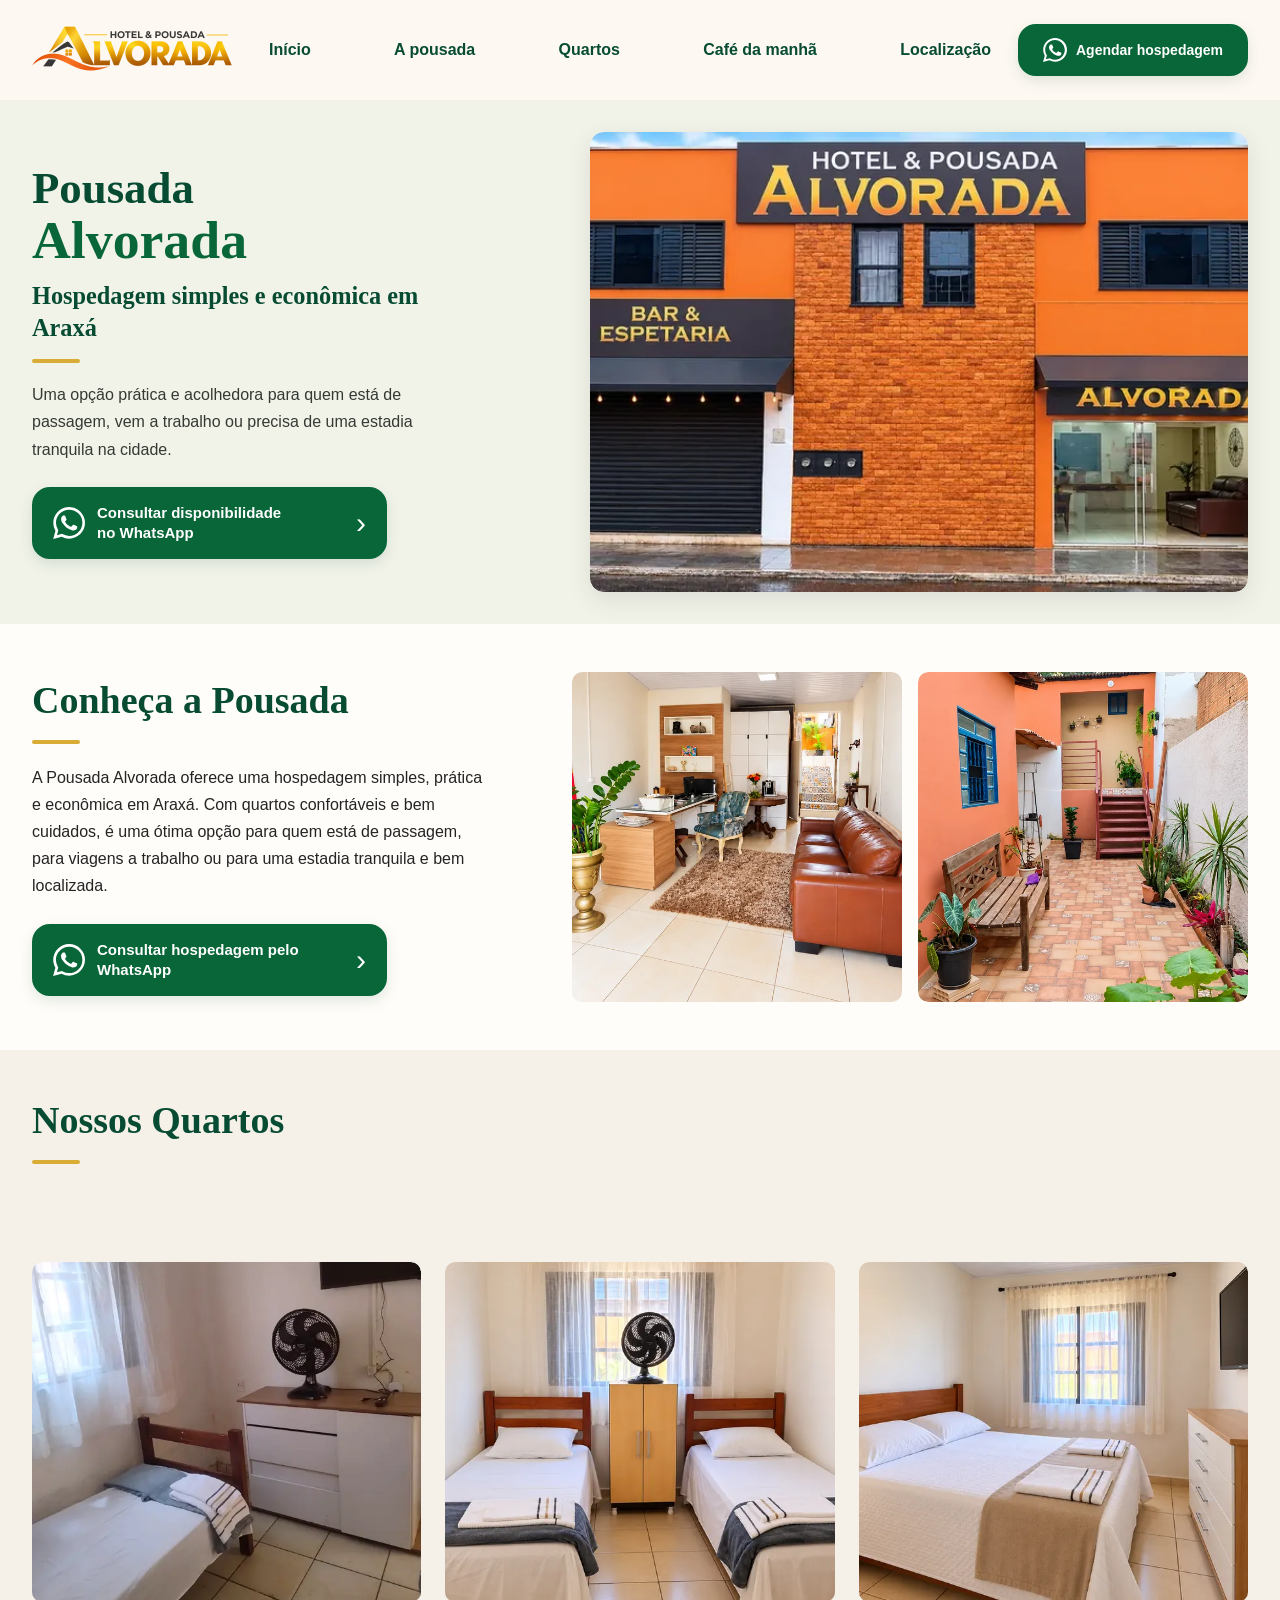
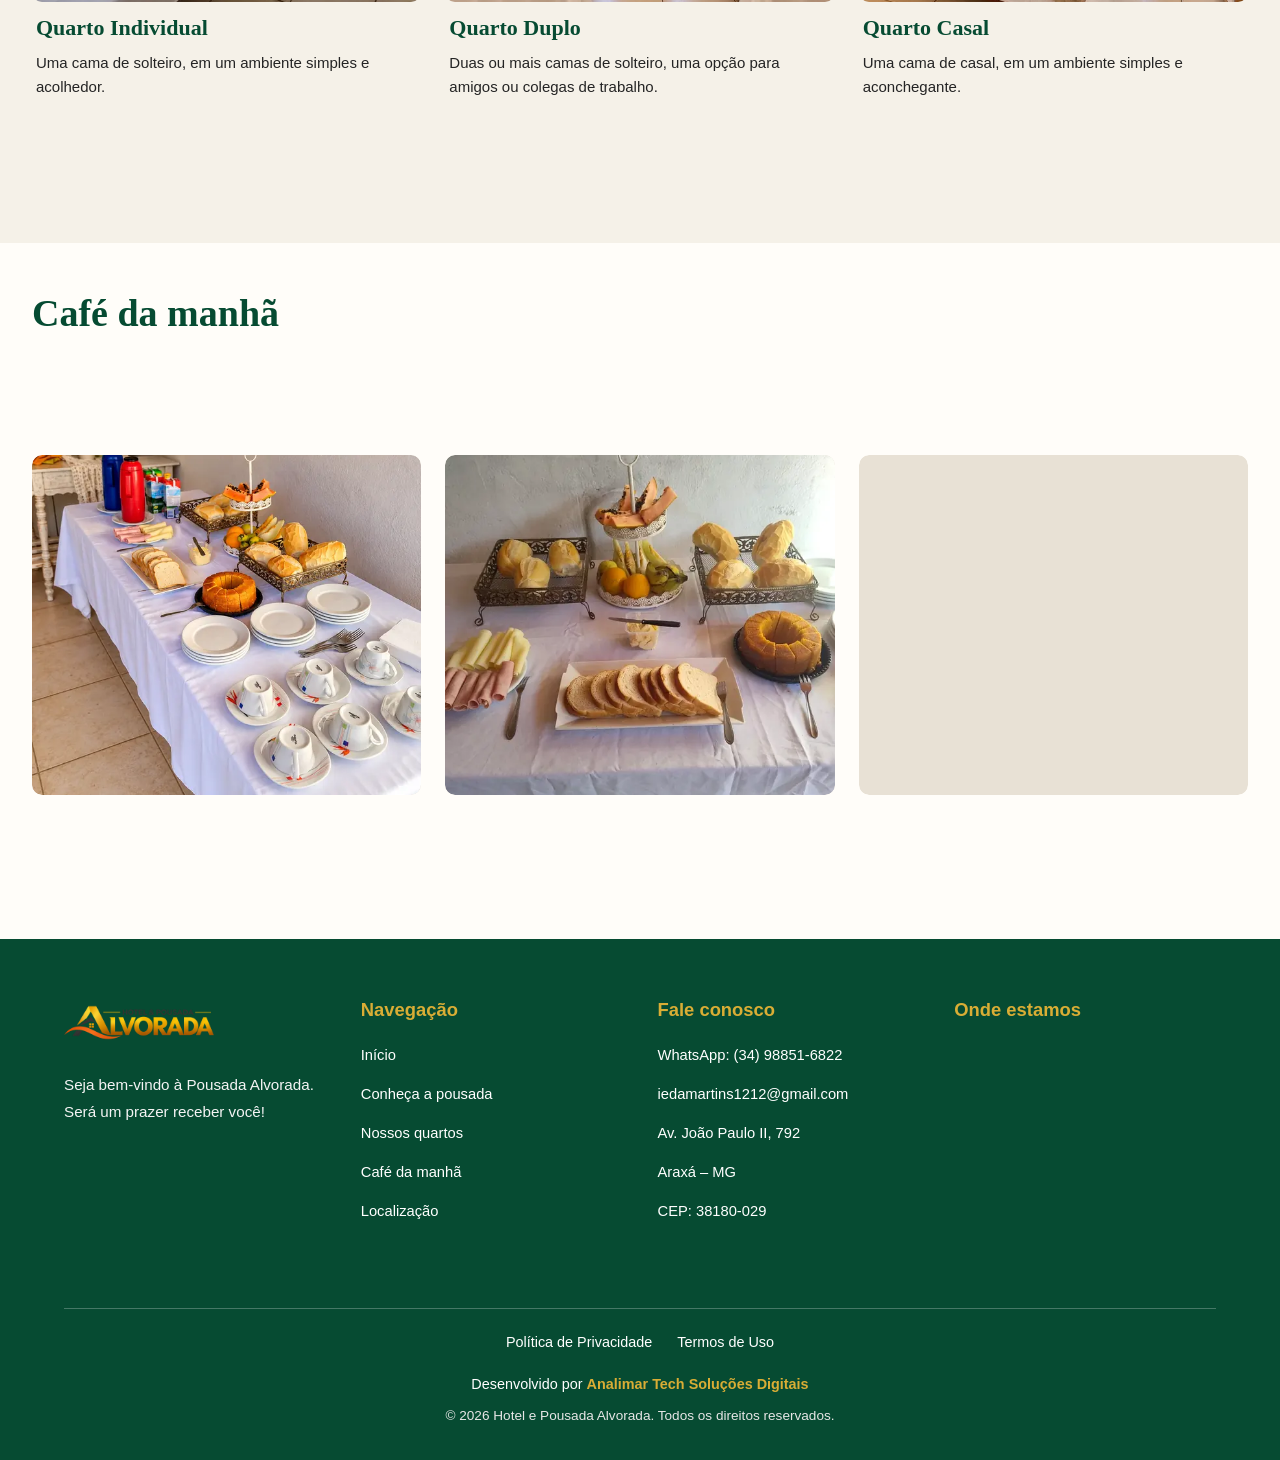
==== index.html @ 67688a15 "Corrige estrutura do HTML e link Analimar Tech" ====
<!DOCTYPE html>
<html lang="pt-BR">

    <head>
        <meta charset="UTF-8">
        <meta name="viewport" content="width=device-width, initial-scale=1.0">

        <meta
            name="description"
            content="Conheça a Pousada Alvorada em Araxá, Minas Gerais. Consulte a disponibilidade de hospedagem pelo WhatsApp.">

        <meta name="theme-color" content="#fdf9f2">

        <title>Pousada Alvorada | Hospedagem em Araxá - MG</title>

        <link
            rel="icon"
            href="images/favicon/favicon.ico">

        <link
            rel="stylesheet"
            href="css/style.css">

        <script src="js/script.js" defer></script>
    </head>

    <body>

        <!-- CABEÇALHO -->
        <header class="cabecalho">

            <div class="cabecalho__container">

                <!-- LOGOTIPO -->
                <a
                    class="cabecalho__logo"
                    href="#inicio"
                    aria-label="Pousada Alvorada — página inicial">
                    <img
                        src="images/logo/logo.webp"
                        alt="Hotel e Pousada Alvorada"
                        width="180"
                        height="90">
                </a>

                <!-- BOTÃO DO MENU HAMBÚRGUER -->
                <button
                    class="menu__botao"
                    type="button"
                    aria-label="Abrir menu de navegação"
                    aria-controls="navegacao-principal"
                    aria-expanded="false">
                    <span class="menu__linha"></span>
                    <span class="menu__linha"></span>
                    <span class="menu__linha"></span>
                </button>

                <!-- NAVEGAÇÃO PRINCIPAL -->
                <nav
                    class="navegacao"
                    id="navegacao-principal"
                    aria-label="Navegação principal">

                    <ul class="navegacao__lista">

                        <li>
                            <a
                                class="navegacao__link"
                                href="#inicio"
                                aria-current="page">
                                Início
                            </a>
                        </li>

                        <li>
                            <a
                                class="navegacao__link"
                                href="#sobre">
                                A pousada
                            </a>
                        </li>

                        <li>
                            <a
                                class="navegacao__link"
                                href="#quartos">
                                Quartos
                            </a>
                        </li>

                        <li>
                            <a
                                class="navegacao__link"
                                href="#cafe-da-manha">
                                Café da manhã
                            </a>
                        </li>

                        <li>
                            <a
                                class="navegacao__link"
                                href="#localizacao">
                                Localização
                            </a>
                        </li>

                    </ul>

                </nav>

                <!-- BOTÃO DE AGENDAMENTO PELO WHATSAPP -->
                <a
                    class="cabecalho__agendamento"
                    href="https://wa.me/5534988516822?text=Ol%C3%A1%2C%20Ieda%21%20Conheci%20a%20Pousada%20Alvorada%20pelo%20site%20e%20gostaria%20de%20obter%20mais%20informa%C3%A7%C3%B5es%20sobre%20a%20hospedagem."
                    rel="noopener noreferrer"
                    aria-label="Consultar disponibilidade da Pousada Alvorada pelo WhatsApp">

                    <svg
                        class="cabecalho__agendamento-icone"
                        xmlns="http://www.w3.org/2000/svg"
                        viewBox="0 0 24 24"
                        aria-hidden="true"
                        focusable="false">
                        <path
                            d="M20.5 3.5A11.8 11.8 0 0 0 12.1 0C5.5 0 .2 5.3.2 11.8c0 2.1.6 4.2 1.6 6L0 24l6.4-1.7a12 12 0 0 0 5.7 1.4h.1c6.5 0 11.8-5.3 11.8-11.8 0-3.2-1.3-6.2-3.5-8.4ZM12.1 21.7a9.9 9.9 0 0 1-5-1.3l-.4-.2-3.8 1 1-3.7-.2-.4a9.8 9.8 0 0 1-1.5-5.3c0-5.4 4.4-9.8 9.8-9.8 2.6 0 5.1 1 6.9 2.9a9.7 9.7 0 0 1 2.9 6.9c0 5.5-4.3 9.9-9.7 9.9Zm5.4-7.4c-.3-.2-1.7-.8-2-.9-.3-.1-.5-.2-.7.2-.2.3-.8.9-.9 1.1-.2.2-.4.2-.7.1-.3-.2-1.2-.4-2.3-1.4-.9-.8-1.4-1.7-1.6-2-.2-.3 0-.5.1-.6l.5-.6c.2-.2.2-.3.3-.5.1-.2 0-.4 0-.6-.1-.2-.7-1.6-.9-2.1-.2-.5-.5-.4-.7-.4h-.6c-.2 0-.6.1-.9.4-.3.3-1.1 1.1-1.1 2.5s1.1 2.8 1.3 3c.2.2 2.2 3.3 5.3 4.6.7.3 1.3.5 1.7.6.7.2 1.4.2 1.9.1.6-.1 1.7-.7 2-1.4.2-.7.2-1.3.2-1.4-.1-.2-.3-.3-.6-.4Z" />
                    </svg>

                    <span>Agendar hospedagem</span>

                </a>

            </div>

        </header>

        <!-- CONTEÚDO PRINCIPAL -->
        <main id="inicio">

            <!-- BANNER PRINCIPAL -->
            <section class="banner" aria-labelledby="banner-titulo">

                <div class="banner__container">

                    <!-- TEXTO DO BANNER -->
                    <div class="banner__conteudo">

                        <h1 class="banner__titulo" id="banner-titulo">
                            Pousada
                            <span class="banner__titulo-destaque">
                                Alvorada
                            </span>
                        </h1>

                        <h2 class="banner__subtitulo">
                            Hospedagem simples e econômica em Araxá
                        </h2>

                        <span
                            class="banner__detalhe"
                            aria-hidden="true">
                        </span>

                        <p class="banner__descricao">
                            Uma opção prática e acolhedora para quem está
                            de passagem, vem a trabalho ou precisa de uma
                            estadia tranquila na cidade.
                        </p>

                        <a
                            class="banner__botao"
                            href="https://wa.me/5534988516822?text=Ol%C3%A1%2C%20Ieda%21%20Conheci%20a%20Pousada%20Alvorada%20pelo%20site%20e%20gostaria%20de%20obter%20mais%20informa%C3%A7%C3%B5es%20sobre%20a%20hospedagem."
                            rel="noopener noreferrer"
                            aria-label="Consultar disponibilidade de hospedagem pelo WhatsApp">

                            <svg
                                class="banner__botao-icone"
                                xmlns="http://www.w3.org/2000/svg"
                                viewBox="0 0 24 24"
                                aria-hidden="true"
                                focusable="false">

                                <path
                                    fill="currentColor"
                                    d="M20.52 3.48A11.78 11.78 0 0 0 12.12 0C5.58 0 .25 5.33.25 11.87c0 2.09.55 4.13 1.6 5.94L.15 24l6.34-1.66a11.86 11.86 0 0 0 5.63 1.43h.01c6.54 0 11.87-5.33 11.87-11.87 0-3.17-1.23-6.15-3.48-8.42ZM12.13 21.7h-.01a9.85 9.85 0 0 1-5.02-1.37l-.36-.21-3.76.98 1-3.66-.24-.38a9.83 9.83 0 0 1-1.51-5.19c0-5.46 4.44-9.9 9.9-9.9a9.83 9.83 0 0 1 7.01 2.9 9.83 9.83 0 0 1 2.9 7c0 5.46-4.44 9.9-9.91 9.9Zm5.43-7.41c-.3-.15-1.77-.87-2.04-.97-.27-.1-.47-.15-.67.15-.2.3-.77.97-.94 1.17-.17.2-.35.22-.65.07-.3-.15-1.26-.46-2.4-1.47-.89-.79-1.49-1.77-1.66-2.07-.17-.3-.02-.46.13-.61.14-.13.3-.35.45-.52.15-.17.2-.3.3-.5.1-.2.05-.37-.02-.52-.08-.15-.67-1.62-.92-2.22-.24-.58-.49-.5-.67-.51h-.57c-.2 0-.52.07-.79.37-.27.3-1.04 1.02-1.04 2.49s1.07 2.89 1.22 3.09c.15.2 2.1 3.21 5.08 4.5.71.31 1.26.5 1.69.64.71.23 1.36.2 1.87.12.57-.09 1.77-.72 2.02-1.42.25-.7.25-1.3.17-1.42-.07-.12-.27-.2-.57-.35Z" />
                            </svg>

                            <span class="banner__botao-texto">
                                Consultar disponibilidade<br>
                                no WhatsApp
                            </span>

                            <span
                                class="banner__botao-seta"
                                aria-hidden="true">
                                &#8250;
                            </span>

                        </a>

                    </div>

                    <!-- FOTO PRINCIPAL -->
                    <div class="banner__imagem">
                        <img
                            src="images/fotos/banner.webp"
                            alt="Fachada da Pousada Alvorada em Araxá, Minas Gerais"
                            width="1200"
                            height="700"
                            fetchpriority="high">
                    </div>

                </div>

            </section>

            <!-- SEÇÃO: CONHEÇA A POUSADA -->
            <section class="sobre" id="sobre" aria-labelledby="sobre-titulo">

                <div class="sobre__container">

                    <!-- TEXTO DE APRESENTAÇÃO -->
                    <div class="sobre__conteudo">

                        <h2 class="sobre__titulo" id="sobre-titulo">
                            Conheça a Pousada
                        </h2>

                        <span class="sobre__detalhe" aria-hidden="true"></span>

                        <p class="sobre__descricao">
                            A Pousada Alvorada oferece uma hospedagem
                            simples, prática e econômica em Araxá.
                            Com quartos confortáveis e bem cuidados,
                            é uma ótima opção para quem está de passagem,
                            para viagens a trabalho ou para uma estadia
                            tranquila e bem localizada.
                        </p>

                        <a
                            class="sobre__botao"
                            href="https://wa.me/5534988516822?text=Ol%C3%A1%2C%20Ieda%21%20Conheci%20a%20Pousada%20Alvorada%20pelo%20site%20e%20gostaria%20de%20obter%20mais%20informa%C3%A7%C3%B5es%20sobre%20a%20hospedagem."
                            target="_blank"
                            rel="noopener noreferrer"
                            aria-label="Consultar informações sobre a hospedagem pelo WhatsApp">
                            <svg
                                class="sobre__botao-icone"
                                xmlns="http://www.w3.org/2000/svg"
                                viewBox="0 0 24 24"
                                fill="currentColor"
                                aria-hidden="true"
                                focusable="false">
                                <path
                                    d="M20.52 3.48A11.85 11.85 0 0 0 12.08 0C5.52 0 .18 5.34.18 11.9c0 2.1.55 4.15 1.6 5.96L.08 24l6.3-1.65a11.9 11.9 0 0 0 5.7 1.45h.01c6.56 0 11.9-5.34 11.9-11.9a11.82 11.82 0 0 0-3.47-8.42ZM12.09 21.8a9.9 9.9 0 0 1-5.04-1.38l-.36-.21-3.74.98 1-3.65-.24-.38a9.87 9.87 0 0 1-1.52-5.26c0-5.47 4.45-9.92 9.92-9.92a9.85 9.85 0 0 1 7.02 2.91 9.85 9.85 0 0 1 2.9 7.02c0 5.47-4.45 9.89-9.94 9.89Zm5.44-7.42c-.3-.15-1.77-.87-2.04-.97-.27-.1-.47-.15-.67.15-.2.3-.77.97-.95 1.17-.17.2-.35.22-.65.07-.3-.15-1.26-.47-2.4-1.5-.89-.8-1.5-1.78-1.67-2.08-.18-.3-.02-.46.13-.61.13-.13.3-.35.45-.52.15-.18.2-.3.3-.5.1-.2.05-.38-.03-.53-.07-.15-.67-1.62-.92-2.22-.24-.58-.49-.5-.67-.51h-.57c-.2 0-.52.07-.8.37-.27.3-1.04 1.02-1.04 2.49s1.07 2.89 1.22 3.09c.15.2 2.1 3.21 5.1 4.5.71.3 1.27.49 1.7.63.71.23 1.36.2 1.87.12.57-.09 1.77-.72 2.02-1.42.25-.7.25-1.3.18-1.42-.08-.13-.28-.2-.58-.35Z" />
                            </svg>

                            <span>Consultar hospedagem pelo WhatsApp</span>
                        </a>

                    </div>

                    <!-- FOTOGRAFIAS DA POUSADA -->
                    <div
                        class="sobre__galeria"
                        role="group"
                        aria-label="Fotografias da Pousada Alvorada">

                        <figure class="sobre__foto">
                            <img
                                src="images/fotos/recepcao.webp"
                                alt="Recepção da Pousada Alvorada, com espaço de atendimento e sala de estar"
                                loading="lazy"
                                decoding="async">
                        </figure>

                        <figure class="sobre__foto">
                            <img
                                src="images/fotos/entrada-area-interna.webp"
                                alt="Área interna da Pousada Alvorada, com corredor, escadas e plantas"
                                loading="lazy"
                                decoding="async">
                        </figure>

                    </div>

                </div>

            </section>
            <!-- FIM DA SEÇÃO: CONHEÇA A POUSADA -->

            <!-- =========================================
     SEÇÃO: NOSSOS QUARTOS
========================================= -->

            <section
                class="quartos"
                id="quartos"
                aria-labelledby="quartos-titulo">

                <div class="quartos__container">

                    <!-- TÍTULO E APRESENTAÇÃO -->

                    <div class="quartos__conteudo">

                        <h2
                            class="quartos__titulo"
                            id="quartos-titulo">
                            Nossos Quartos
                        </h2>

                        <span
                            class="quartos__detalhe"
                            aria-hidden="true">
                        </span>

                        <p class="quartos__descricao">
                            Conheça nossas opções de hospedagem.
                            A Pousada Alvorada oferece quartos
                            simples e bem cuidados para proporcionar
                            uma estadia prática e tranquila em Araxá.
                        </p>

                    </div>

                    <!-- GALERIA DOS QUARTOS -->

                    <div
                        class="quartos__galeria"
                        role="group"
                        aria-label="Tipos de quartos da Pousada Alvorada">

                        <!-- QUARTO SOLTEIRO INDIVIDUAL -->

                        <figure class="quartos__item">

                            <img
                                class="quartos__imagem"
                                src="images/fotos/quarto-solteiro-individual.webp"
                                alt="Quarto individual com cama de solteiro"
                                width="600"
                                height="600"
                                loading="lazy"
                                decoding="async">

                            <figcaption class="quartos__legenda">

                                <h3 class="quartos__nome">
                                    Quarto Individual
                                </h3>

                                <p class="quartos__texto">
                                    Uma cama de solteiro, em um ambiente
                                    simples e acolhedor.
                                </p>

                            </figcaption>

                        </figure>

                        <!-- QUARTO SOLTEIRO DUPLO -->

                        <figure class="quartos__item">

                            <img
                                class="quartos__imagem"
                                src="images/fotos/quarto-solteiro-duplo.webp"
                                alt="Quarto com duas camas de solteiro"
                                width="600"
                                height="600"
                                loading="lazy"
                                decoding="async">

                            <figcaption class="quartos__legenda">

                                <h3 class="quartos__nome">
                                    Quarto Duplo
                                </h3>

                                <p class="quartos__texto">
                                    Duas ou mais camas de solteiro, uma opção
                                    para amigos ou colegas de trabalho.
                                </p>

                            </figcaption>

                        </figure>

                        <!-- QUARTO CASAL -->

                        <figure class="quartos__item">

                            <img
                                class="quartos__imagem"
                                src="images/fotos/quarto-casal.webp"
                                alt="Quarto de casal com cama de casal"
                                width="600"
                                height="600"
                                loading="lazy"
                                decoding="async">

                            <figcaption class="quartos__legenda">

                                <h3 class="quartos__nome">
                                    Quarto Casal
                                </h3>

                                <p class="quartos__texto">
                                    Uma cama de casal, em um ambiente
                                    simples e aconchegante.
                                </p>

                            </figcaption>

                        </figure>

                    </div>

                    <!-- BOTÃO DE RESERVA PELO WHATSAPP -->

                    <div class="quartos__agendamento">

                        <a
                            class="quartos__botao"
                            href="https://wa.me/5534988516822?text=Ol%C3%A1%2C%20Ieda!%20Estou%20vindo%20do%20seu%20site%20e%20quero%20fazer%20uma%20reserva."
                            target="_blank"
                            rel="noopener noreferrer"
                            aria-label="Fazer reserva na Pousada Alvorada pelo WhatsApp">

                            <svg
                                class="quartos__botao-icone"
                                xmlns="http://www.w3.org/2000/svg"
                                viewBox="0 0 24 24"
                                fill="currentColor"
                                aria-hidden="true"
                                focusable="false">

                                <path
                                    d="M20.52 3.48A11.85 11.85 0 0 0 12.08 0C5.52 0 .18 5.34.18 11.9c0 2.1.55 4.15 1.6 5.96L.08 24l6.3-1.65a11.9 11.9 0 0 0 5.7 1.45h.01c6.56 0 11.9-5.34 11.9-11.9a11.82 11.82 0 0 0-3.47-8.42ZM12.09 21.8a9.9 9.9 0 0 1-5.04-1.38l-.36-.21-3.74.98 1-3.65-.24-.38a9.87 9.87 0 0 1-1.52-5.26c0-5.47 4.45-9.92 9.92-9.92a9.85 9.85 0 0 1 7.02 2.91 9.85 9.85 0 0 1 2.9 7.02c0 5.47-4.45 9.89-9.94 9.89Zm5.44-7.42c-.3-.15-1.77-.87-2.04-.97-.27-.1-.47-.15-.67.15-.2.3-.77.97-.95 1.17-.17.2-.35.22-.65.07-.3-.15-1.26-.47-2.4-1.5-.89-.8-1.5-1.78-1.67-2.08-.18-.3-.02-.46.13-.61.13-.13.3-.35.45-.52.15-.18.2-.3.3-.5.1-.2.05-.38-.03-.53-.07-.15-.67-1.62-.92-2.22-.24-.58-.49-.5-.67-.51h-.57c-.2 0-.52.07-.8.37-.27.3-1.04 1.02-1.04 2.49s1.07 2.89 1.22 3.09c.15.2 2.1 3.21 5.1 4.5.71.3 1.27.49 1.7.63.71.23 1.36.2 1.87.12.57-.09 1.77-.72 2.02-1.42.25-.7.25-1.3.18-1.42-.08-.13-.28-.2-.58-.35Z" />
                            </svg>

                            <span class="quartos__botao-texto">
                                Fazer reserva pelo WhatsApp
                            </span>

                            <span
                                class="quartos__botao-seta"
                                aria-hidden="true">
                                &#8250;
                            </span>

                        </a>

                    </div>

                </div>

            </section>

            <!-- FIM DA SEÇÃO: NOSSOS QUARTOS -->

            <!-- =========================================
     SEÇÃO: CAFÉ DA MANHÃ
========================================= -->

            <section
                class="cafe-da-manha"
                id="cafe-da-manha"
                aria-labelledby="cafe-da-manha-titulo">

                <div class="cafe-da-manha__container">

                    <!-- TÍTULO E APRESENTAÇÃO -->

                    <div class="cafe-da-manha__conteudo">

                        <h2
                            class="cafe-da-manha__titulo"
                            id="cafe-da-manha-titulo">
                            Café da manhã
                        </h2>

                        <span
                            class="cafe-da-manha__detalhe"
                            aria-hidden="true"></span>

                        <p class="cafe-da-manha__descricao">
                            Comece o dia com tranquilidade. Para sua comodidade,
                            o café da manhã é opcional: você escolhe se deseja
                            desfrutar desse momento durante sua hospedagem.
                        </p>

                    </div>

                    <!-- GALERIA DE FOTOGRAFIAS -->

                    <div
                        class="cafe-da-manha__galeria"
                        aria-label="Fotografias do café da manhã">

                        <figure class="cafe-da-manha__item">

                            <img
                                class="cafe-da-manha__imagem"
                                src="images/fotos/cafe-da-manha-1.webp"
                                alt="Mesa preparada com opções para o café da manhã"
                                width="600"
                                height="600"
                                loading="lazy"
                                decoding="async">

                        </figure>

                        <figure class="cafe-da-manha__item">

                            <img
                                class="cafe-da-manha__imagem"
                                src="images/fotos/cafe-da-manha-2.webp"
                                alt="Detalhes e alimentos servidos no café da manhã"
                                width="600"
                                height="600"
                                loading="lazy"
                                decoding="async">

                        </figure>

                        <figure class="cafe-da-manha__item">

                            <img
                                class="cafe-da-manha__imagem"
                                src="images/fotos/cafe-da-manha-3.webp"
                                alt="Preparação do ambiente para o café da manhã"
                                width="600"
                                height="600"
                                loading="lazy"
                                decoding="async">

                        </figure>

                    </div>

                    <!-- BOTÃO DE RESERVA -->

                    <div class="cafe-da-manha__agendamento">

                        <a
                            class="cafe-da-manha__botao"
                            href="https://wa.me/5534988516822?text=Ol%C3%A1%2C%20Ieda!%20Estou%20vindo%20do%20seu%20site%20e%20quero%20fazer%20uma%20reserva."
                            target="_blank"
                            rel="noopener noreferrer"
                            aria-label="Entrar em contato com Ieda pelo WhatsApp para fazer uma reserva">

                            <svg
                                class="cafe-da-manha__botao-icone"
                                viewBox="0 0 24 24"
                                fill="currentColor"
                                aria-hidden="true">
                                <path
                                    d="M12.04 2C6.58 2 2.13 6.45 2.13 11.91c0 1.75.46 3.46 1.34 4.97L2 22l5.25-1.38a9.94 9.94 0 0 0 4.79 1.22h.01c5.46 0 9.91-4.45 9.91-9.91A9.84 9.84 0 0 0 19.05 4.9 9.84 9.84 0 0 0 12.04 2zm0 18.15h-.01a8.25 8.25 0 0 1-4.2-1.15l-.3-.18-3.12.82.83-3.04-.2-.31a8.2 8.2 0 0 1-1.27-4.38c0-4.55 3.71-8.26 8.27-8.26a8.2 8.2 0 0 1 5.84 2.42 8.2 8.2 0 0 1 2.42 5.84c0 4.56-3.71 8.26-8.26 8.26zm4.54-6.19c-.25-.12-1.47-.73-1.7-.81-.23-.08-.39-.12-.56.12-.16.25-.64.81-.78.97-.15.16-.29.19-.54.06-.25-.12-1.05-.39-2-1.24-.74-.66-1.24-1.47-1.39-1.72-.15-.25-.02-.38.11-.5.11-.11.25-.29.37-.43.12-.15.16-.25.25-.41.08-.16.04-.31-.02-.43-.06-.12-.56-1.35-.77-1.85-.2-.48-.41-.41-.56-.42h-.48c-.16 0-.43.06-.66.31-.23.25-.87.85-.87 2.08 0 1.23.89 2.42 1.01 2.59.12.16 1.75 2.67 4.24 3.75.59.25 1.05.4 1.41.51.59.19 1.13.16 1.55.1.47-.07 1.47-.6 1.68-1.18.21-.58.21-1.08.15-1.18-.06-.1-.23-.16-.48-.29z" />
                            </svg>

                            <span class="cafe-da-manha__botao-texto">
                                Fazer uma reserva pelo WhatsApp
                            </span>

                            <span
                                class="cafe-da-manha__botao-seta"
                                aria-hidden="true">
                                ›
                            </span>

                        </a>

                    </div>

                </div>

            </section>

        </main>

        <!-- RODAPÉ -->
        <footer class="rodape" id="localizacao">

            <div class="rodape__container">

                <!-- IDENTIDADE DA POUSADA -->
                <div class="rodape__coluna rodape__identidade">

                    <a href="#inicio" class="rodape__logo"
                        aria-label="Voltar ao início">

                        <img
                            src="images/logo/logo.webp"
                            alt="Hotel e Pousada Alvorada"
                            width="150"
                            height="75"
                            loading="lazy">

                    </a>

                    <p>
                        Seja bem-vindo à Pousada Alvorada.
                        Será um prazer receber você!
                    </p>

                </div>

                <!-- NAVEGAÇÃO -->
                <div class="rodape__coluna">

                    <h2 class="rodape__titulo">Navegação</h2>

                    <nav aria-label="Navegação do rodapé">

                        <ul class="rodape__lista">

                            <li><a href="#inicio">Início</a></li>

                            <li><a href="#sobre">Conheça a pousada</a></li>

                            <li><a href="#quartos">Nossos quartos</a></li>

                            <li><a href="#cafe-da-manha">Café da manhã</a></li>

                            <li><a href="#localizacao">Localização</a></li>

                        </ul>

                    </nav>

                </div>

                <!-- CONTATO -->
                <div class="rodape__coluna">

                    <h2 class="rodape__titulo">Fale conosco</h2>

                    <ul class="rodape__lista">

                        <li>
                            <a href="https://wa.me/5534988516822"
                                target="_blank"
                                rel="noopener noreferrer">
                                WhatsApp: (34) 98851-6822
                            </a>
                        </li>

                        <li>
                            <a href="mailto:iedamartins1212@gmail.com">
                                iedamartins1212@gmail.com
                            </a>
                        </li>

                        <li>
                            Av. João Paulo II, 792
                        </li>

                        <li>
                            Araxá – MG
                        </li>

                        <li>
                            CEP: 38180-029
                        </li>

                    </ul>

                </div>

                <!-- LOCALIZAÇÃO -->
                <div class="rodape__coluna rodape__mapa">

                    <h2 class="rodape__titulo">Onde estamos</h2>

                    <iframe
                        src="https://www.google.com/maps/embed?pb=!1m18!1m12!1m3!1d3758.833274200723!2d-46.9477763!3d-19.5916423!2m3!1f0!2f0!3f0!3m2!1i1024!2i768!4f13.1!3m3!1m2!1s0x94b037626aefd64d%3A0x28de0a6c0bed4170!2sHotel%20e%20Pousada%20Alvorada!5e0!3m2!1spt-BR!2sbr!4v1793645109760!5m2!1spt-BR!2sbr"
                        title="Localização da Pousada Alvorada no Google Maps"
                        loading="lazy"
                        referrerpolicy="strict-origin-when-cross-origin"
                        allowfullscreen>
                    </iframe>

                </div>

            </div>

            <!-- PARTE INFERIOR -->
            <div class="rodape__inferior">

                <nav class="rodape__legal" aria-label="Informações legais">

                    <a href="politica-de-privacidade.html">
                        Política de Privacidade
                    </a>

                    <a href="termos-de-uso.html">
                        Termos de Uso
                    </a>

                </nav>

                <p class="rodape__credito">
                    Desenvolvido por
                    <a
                        class="rodape__credito-link"
                        href="https://wa.me/5534988380038?text=Ol%C3%A1%2C%20Analimar%21%20Estou%20vindo%20do%20site%20da%20Pousada%20Alvorada%20e%20gostaria%20de%20conhecer%20seu%20trabalho%20e%20os%20servi%C3%A7os%20que%20voc%C3%AA%20oferece."
                        target="_blank"
                        rel="noopener noreferrer"
                        aria-label="Conhecer o trabalho da Analimar Tech pelo WhatsApp">
                        <strong>Analimar Tech Soluções Digitais</strong>
                    </a>
                </p>

                <p class="rodape__direitos">
                    © 2026 Hotel e Pousada Alvorada.
                    Todos os direitos reservados.
                </p>

            </div>

        </footer>

    </body>
</html>
---- css/style.css ----
/* =========================================
   1. VARIÁVEIS E RESET
========================================= */

:root {
    --cor-fundo: #fdf9f2;
    --cor-verde: #086638;
    --cor-verde-escuro: #064b32;
    --cor-amarelo: #e6b800;
    --cor-dourado: #d9ad35;
    --cor-texto: #242424;

    --fonte-principal: Arial, Helvetica, sans-serif;
    --largura-container: 1440px;
}

* {
    margin: 0;
    padding: 0;
    box-sizing: border-box;
}

html {
    scroll-behavior: smooth;
}

body {
    font-family: var(--fonte-principal);
    color: var(--cor-texto);
    background-color: var(--cor-fundo);
}

a {
    color: inherit;
    text-decoration: none;
}

button {
    font: inherit;
}

/* =========================================
   2. CABEÇALHO
========================================= */

.cabecalho {
    position: sticky;
    top: 0;
    z-index: 1000;
    width: 100%;
    background-color: var(--cor-fundo);
}

.cabecalho__container {
    width: calc(100% - 64px);
    max-width: var(--largura-container);
    min-height: 100px;
    margin-inline: auto;

    display: grid;
    grid-template-columns: 210px minmax(0, 1fr) 230px;
    align-items: center;
    column-gap: 24px;
}

/* =========================================
   3. LOGO
========================================= */

.cabecalho__logo {
    display: flex;
    align-items: center;
    justify-content: flex-start;
    min-width: 0;
}

.cabecalho__logo img {
    display: block;
    width: 200px;
    height: 90px;
    object-fit: contain;
}

/* =========================================
   4. TÍTULOS DA NAVEGAÇÃO
========================================= */

.navegacao {
    display: flex;
    align-items: center;
    justify-content: center;
    width: 100%;
    min-width: 0;
}

.navegacao__lista {
    display: flex;
    align-items: center;
    justify-content: space-between;
    width: 100%;
    list-style: none;
}

.navegacao__lista li {
    flex: 0 0 auto;
}

.navegacao__link {
    display: inline-block;
    padding: 12px 3px;

    color: var(--cor-verde-escuro);
    font-size: 16px;
    font-weight: 600;
    line-height: 1.4;
    white-space: nowrap;

    text-decoration: none;
    transition: color 0.2s ease;
}

.navegacao__link:hover {
    color: var(--cor-amarelo);
    font-weight: 700;
}

.navegacao__link[aria-current="page"] {
    color: var(--cor-verde-escuro);
}

.navegacao__link::before,
.navegacao__link::after {
    content: none;
}

/* =========================================
   5. BOTÃO DE AGENDAMENTO
========================================= */

.cabecalho__agendamento {
    width: 100%;
    min-height: 50px;
    padding: 12px 14px;
    display: inline-flex;
    align-items: center;
    justify-content: center;
    gap: 9px;
    color: #ffffff;
    background-color: var(--cor-verde);
    border: 2px solid var(--cor-verde);
    border-radius: 18px;
    font-size: 14px;
    font-weight: 700;
    line-height: 1.3;
    white-space: nowrap;
    text-decoration: none;
    box-shadow: 0 5px 14px rgb(6 75 50 / 12%);
    transition:
        background-color 0.25s ease,
        color 0.25s ease,
        border-color 0.25s ease,
        box-shadow 0.25s ease,
        transform 0.25s ease;
}

.cabecalho__agendamento-icone {
    display: block;
    flex: 0 0 24px;
    width: 24px;
    height: 24px;
    fill: currentColor;
}

/* =========================================
   6. MENU HAMBÚRGUER
========================================= */

.menu__botao {
    display: none;

    width: 38px;
    height: 38px;
    padding: 5px 0;

    flex-direction: column;
    align-items: center;
    justify-content: center;
    gap: 6px;

    background: transparent;
    border: none;
    border-radius: 0;
    box-shadow: none;
    appearance: none;

    cursor: pointer;
    flex-shrink: 0;
}

.menu__linha {
    display: block;
    width: 29px;
    height: 2px;

    background-color: var(--cor-verde-escuro);
    border: none;
    border-radius: 0;

    transition:
        transform 0.2s ease,
        opacity 0.2s ease;
}

.menu__botao:focus {
    outline: none;
}

.menu__botao:focus-visible {
    outline: 2px solid var(--cor-dourado);
    outline-offset: 4px;
}

/* =========================================
   7. TELAS INTERMEDIÁRIAS
   Mantém os títulos visíveis até 900 px.
========================================= */

@media (max-width: 1150px) and (min-width: 901px) {
    .cabecalho__container {
        width: calc(100% - 40px);
        grid-template-columns: 165px minmax(0, 1fr) 195px;
        column-gap: 14px;
    }

    .cabecalho__logo img {
        width: 160px;
        height: 80px;
    }

    .navegacao__link {
        padding-inline: 2px;
        font-size: 14px;
    }

    .cabecalho__agendamento {
        padding-inline: 9px;
        gap: 6px;
        font-size: 12px;
    }

    .cabecalho__agendamento-icone {
        width: 19px;
        height: 19px;
    }
}

/* =========================================
   8. TABLETS E JANELAS MAIS ESTREITAS
========================================= */

@media (max-width: 900px) {
    .cabecalho__container {
        position: relative;
        width: calc(100% - 32px);
        min-height: 82px;

        display: flex;
        align-items: center;
        justify-content: space-between;
        gap: 12px;
    }

    .cabecalho__logo {
        flex: 0 1 auto;
    }

    .cabecalho__logo img {
        width: 145px;
        height: 74px;
    }

    .cabecalho__agendamento {
        width: auto;
        min-height: 44px;
        margin-left: auto;
        padding: 10px 13px;
        gap: 7px;
        font-size: 12px;
    }

    .cabecalho__agendamento-icone {
        width: 20px;
        height: 20px;
    }

    .menu__botao {
        display: flex;
        order: 3;
    }

    .navegacao {
        position: absolute;
        top: 100%;
        left: -16px;
        right: -16px;

        display: none;
        width: auto;
        padding: 12px 24px 22px;

        background-color: var(--cor-fundo);
        box-shadow: 0 8px 14px rgb(0 0 0 / 8%);
    }

    .navegacao.navegacao--aberta {
        display: flex;
    }

    .navegacao__lista {
        display: flex;
        flex-direction: column;
        align-items: stretch;
        justify-content: flex-start;
        gap: 4px;
        width: 100%;
    }

    .navegacao__lista li {
        width: 100%;
    }

    .navegacao__link {
        display: block;
        width: 100%;
        padding: 12px 0;
        font-size: 17px;
        font-weight: 600;
    }

    .navegacao__link:hover {
        color: var(--cor-amarelo);
        font-weight: 700;
    }
}

/* =========================================
   9. CELULARES
========================================= */

@media (max-width: 480px) {
    .cabecalho__container {
        width: calc(100% - 20px);
        min-height: 72px;
        gap: 7px;
    }

    .cabecalho__logo img {
        width: 105px;
        height: 60px;
    }

    .cabecalho__agendamento {
        min-height: 38px;
        padding: 8px 8px;
        gap: 5px;
        font-size: 11px;
    }

    .cabecalho__agendamento-icone {
        width: 17px;
        height: 17px;
    }

    .menu__botao {
        width: 30px;
        height: 38px;
    }

    .menu__linha {
        width: 25px;
    }

    .navegacao {
        left: -10px;
        right: -10px;
        padding-inline: 20px;
    }
}

/* =========================================
   10. CELULARES MUITO ESTREITOS
========================================= */

@media (max-width: 350px) {
    .cabecalho__container {
        width: calc(100% - 14px);
        gap: 5px;
    }

    .cabecalho__logo img {
        width: 86px;
        height: 54px;
    }

    .cabecalho__agendamento {
        padding-inline: 6px;
        gap: 4px;
        font-size: 10px;
    }

    .cabecalho__agendamento-icone {
        width: 15px;
        height: 15px;
    }

    .menu__botao {
        width: 27px;
    }

    .menu__linha {
        width: 23px;
    }
}



/* =========================================
   BANNER PRINCIPAL — POUSADA ALVORADA
========================================= */

.banner {
    width: 100%;
    padding: 32px 0;
    overflow: hidden;
    background-color: #f1f3e9;
}

.banner__container {
    display: grid;
    grid-template-columns: minmax(0, 0.9fr) minmax(0, 1.1fr);
    align-items: center;
    gap: 20px;
    width: calc(100% - 64px);
    max-width: 1440px;
    margin-inline: auto;
}

/* CONTEÚDO DO BANNER */

.banner__conteudo {
    position: relative;
    z-index: 1;
    display: flex;
    flex-direction: column;
    align-items: flex-start;
    justify-content: center;
    min-width: 0;
    padding: 16px 0;
}

.banner__titulo {
    margin-bottom: 12px;
    color: var(--cor-verde-escuro);
    font-family: Georgia, "Times New Roman", serif;
    font-size: clamp(38px, 3.5vw, 56px);
    font-weight: 700;
    line-height: 1.05;
}

.banner__titulo-destaque {
    display: block;
    color: var(--cor-verde);
    font-size: 1.2em;
}

.banner__subtitulo {
    max-width: 430px;
    margin-bottom: 16px;
    color: var(--cor-verde-escuro);
    font-family: Georgia, "Times New Roman", serif;
    font-size: clamp(20px, 1.9vw, 26px);
    font-weight: 700;
    line-height: 1.3;
}

.banner__detalhe {
    display: block;
    width: 48px;
    height: 4px;
    margin-bottom: 18px;
    background-color: var(--cor-dourado);
    border-radius: 2px;
}

.banner__descricao {
    max-width: 420px;
    margin-bottom: 24px;
    color: #343a33;
    font-size: 16px;
    line-height: 1.7;
}

/* BOTÃO DE AGENDAMENTO */

.banner__botao {
    display: inline-flex;
    align-items: center;
    justify-content: space-between;
    gap: 12px;
    width: 100%;
    max-width: 355px;
    min-height: 66px;
    padding: 14px 19px;
    color: #ffffff;
    background-color: var(--cor-verde);
    border: 2px solid var(--cor-verde);
    border-radius: 18px;
    font-size: 15px;
    font-weight: 700;
    line-height: 1.35;
    text-decoration: none;
    box-shadow: 0 5px 14px rgb(6 75 50 / 12%);
    transition:
        background-color 0.25s ease,
        color 0.25s ease,
        border-color 0.25s ease,
        box-shadow 0.25s ease,
        transform 0.25s ease;
}


.banner__botao:hover,
.cabecalho__agendamento:hover {
    color: var(--cor-verde-escuro);
    background-color: var(--cor-dourado);
    border-color: var(--cor-dourado);
    box-shadow: 0 8px 18px rgb(6 75 50 / 18%);
    transform: translateY(-2px);
}

.banner__botao:focus-visible,
.cabecalho__agendamento:focus-visible {
    outline: 3px solid var(--cor-verde-escuro);
    outline-offset: 4px;
}

.banner__botao-icone {
    display: block;
    flex: 0 0 32px;
    width: 32px;
    height: 32px;
}

.banner__botao-texto {
    flex: 1;
}

.banner__botao-seta {
    flex: 0 0 auto;
    font-size: 30px;
    font-weight: 400;
    line-height: 1;
}

/* FOTO PRINCIPAL */

.banner__imagem {
    position: relative;
    width: 100%;
    height: 460px;
    min-width: 0;
    overflow: hidden;
    border-radius: 14px;
    box-shadow: 0 8px 24px rgb(36 36 36 / 10%);
}

.banner__imagem img {
    display: block;
    width: 100%;
    height: 100%;
    object-fit: cover;
    object-position: center;
    border-radius: inherit;
}
/* =========================================
   MOVIMENTO SUAVE — FOTO DO BANNER
   Mesmo efeito da seção Nossos Quartos
========================================= */

/* TRANSIÇÃO SUAVE DA FOTOGRAFIA */

.banner__imagem img {
    transition: transform 0.5s ease;
}

/* ZOOM SOMENTE EM DISPOSITIVOS COM MOUSE */

@media (hover: hover) and (pointer: fine) {

    .banner__imagem:hover img {
        transform: scale(1.035);
    }

}

/* ACESSIBILIDADE: MOVIMENTO REDUZIDO */

@media (prefers-reduced-motion: reduce) {

    .banner__imagem img {
        transition: none;
        transform: none;
    }

    .banner__imagem:hover img {
        transform: none;
    }

}
/* ANIMAÇÃO SUAVE DE ENTRADA */

html.js .banner__conteudo,
html.js .banner__imagem {
    opacity: 0;
    transition: opacity 0.9s ease, transform 0.9s ease;
}

html.js .banner__conteudo {
    transform: translateX(-28px);
}

html.js .banner__imagem {
    transform: translateX(28px);
    transition-delay: 0.15s;
}

html.js .banner__conteudo.banner__elemento--visivel,
html.js .banner__imagem.banner__elemento--visivel {
    opacity: 1;
    transform: translate(0, 0);
}

/* TABLETS */

@media (max-width: 900px) {
    .banner {
        padding: 26px 0;
    }

    .banner__container {
        width: calc(100% - 40px);
        grid-template-columns: minmax(0, 1fr) minmax(0, 1fr);
        gap: 20px;
    }

    .banner__titulo {
        font-size: clamp(32px, 4.5vw, 43px);
    }

    .banner__subtitulo {
        font-size: 19px;
    }

    .banner__descricao {
        font-size: 15px;
    }

    .banner__botao {
        min-height: 60px;
        padding: 12px;
        gap: 8px;
        font-size: 13px;
    }

    .banner__botao-icone {
        flex-basis: 27px;
        width: 27px;
        height: 27px;
    }

    .banner__imagem {
        height: 380px;
    }
}

/* CELULARES */

@media (max-width: 600px) {
    .banner {
        padding: 20px 0 28px;
    }

    .banner__container {
        display: flex;
        flex-direction: column;
        align-items: center;
        gap: 20px;
        width: calc(100% - 32px);
        max-width: 460px;
    }

    /* FOTO PRIMEIRO */

    .banner__imagem {
        order: 1;
        width: 100%;
        height: auto;
        aspect-ratio: 4 / 3;
        border-radius: 14px;
    }

    /* TEXTO E BOTÃO ABAIXO DA FOTO */

    .banner__conteudo {
        order: 2;
        align-items: center;
        width: 100%;
        padding: 0;
        text-align: center;
    }

    .banner__titulo {
        margin-bottom: 10px;
        font-size: 40px;
        line-height: 1.05;
    }

    .banner__titulo-destaque {
        font-size: 1.12em;
    }

    .banner__subtitulo {
        max-width: 380px;
        margin-bottom: 14px;
        font-size: 21px;
    }

    .banner__detalhe {
        margin: 0 auto 14px;
    }

    .banner__descricao {
        max-width: 400px;
        margin-bottom: 20px;
        font-size: 15px;
        line-height: 1.65;
    }

    .banner__botao {
        justify-content: space-between;
        width: 100%;
        max-width: 360px;
        min-height: 64px;
        padding: 13px 17px;
        font-size: 14px;
        text-align: left;
    }

    .banner__botao-icone {
        flex-basis: 30px;
        width: 30px;
        height: 30px;
    }

    html.js .banner__conteudo,
    html.js .banner__imagem {
        transform: translateY(20px);
    }

    html.js .banner__conteudo.banner__elemento--visivel,
    html.js .banner__imagem.banner__elemento--visivel {
        transform: translateY(0);
    }
}

/* CELULARES ESTREITOS */

@media (max-width: 350px) {
    .banner__container {
        width: calc(100% - 24px);
        gap: 16px;
    }

    .banner__titulo {
        font-size: 34px;
    }

    .banner__subtitulo {
        font-size: 19px;
    }

    .banner__descricao {
        font-size: 14px;
    }

    .banner__botao {
        gap: 8px;
        padding-inline: 10px;
        font-size: 12px;
    }
}

/* ACESSIBILIDADE */

@media (prefers-reduced-motion: reduce) {
    html.js .banner__conteudo,
    html.js .banner__imagem {
        opacity: 1;
        transform: none;
        transition: none;
    }

    .banner__botao,
    .cabecalho__agendamento {
        transition: none;
    }

    .banner__botao:hover,
    .cabecalho__agendamento:hover {
        transform: none;
    }
}
/* =========================================
   SEÇÃO: CONHEÇA A POUSADA
========================================= */

.sobre {
    width: 100%;
    padding: 48px 0;
    background-color: #fffdf9;
}

.sobre__container {
    display: grid;
    grid-template-columns: minmax(0, 0.85fr) minmax(0, 1.15fr);
    align-items: center;
    gap: 40px;

    width: calc(100% - 64px);
    max-width: 1440px;
    margin-inline: auto;
}

.sobre__conteudo {
    display: flex;
    flex-direction: column;
    align-items: flex-start;
    min-width: 0;
}

.sobre__titulo {
    margin: 0;

    color: var(--cor-verde-escuro);
    font-family: Georgia, "Times New Roman", serif;
    font-size: clamp(30px, 3vw, 38px);
    font-weight: 700;
    line-height: 1.2;
}

.sobre__detalhe {
    display: block;
    width: 48px;
    height: 4px;
    margin: 16px 0 20px;

    background-color: var(--cor-dourado);
    border-radius: 2px;
}

.sobre__descricao {
    width: 100%;
    max-width: 460px;
    margin: 0 0 24px;

    color: var(--cor-texto);
    font-size: 16px;
    line-height: 1.7;
}

/* BOTÃO WHATSAPP */

.sobre__botao {
    display: flex;
    align-items: center;
    justify-content: space-between;
    gap: 12px;

    width: 100%;
    max-width: 355px;
    min-height: 66px;
    margin: 0;
    padding: 14px 19px;

    color: #ffffff;
    background-color: var(--cor-verde);
    border: 2px solid var(--cor-verde);
    border-radius: 18px;

    font-size: 15px;
    font-weight: 700;
    line-height: 1.35;
    text-decoration: none;

    box-shadow: 0 5px 14px rgb(6 75 50 / 12%);

    transition:
        background-color 0.25s ease,
        color 0.25s ease,
        border-color 0.25s ease,
        box-shadow 0.25s ease,
        transform 0.25s ease;
}

.sobre__botao-icone {
    display: block;
    flex: 0 0 32px;
    width: 32px;
    height: 32px;
}

.sobre__botao::after {
    content: "›";
    flex: 0 0 auto;

    font-size: 30px;
    font-weight: 400;
    line-height: 1;
}

.sobre__botao:hover {
    color: var(--cor-verde-escuro);
    background-color: var(--cor-dourado);
    border-color: var(--cor-dourado);
    box-shadow: 0 8px 18px rgb(6 75 50 / 18%);
    transform: translateY(-2px);
}

.sobre__botao:focus-visible {
    outline: 3px solid var(--cor-verde-escuro);
    outline-offset: 4px;
}

/* GALERIA DE FOTOGRAFIAS */

.sobre__galeria {
    display: grid;
    grid-template-columns: repeat(2, minmax(0, 1fr));
    align-items: stretch;
    gap: 16px;

    width: 100%;
    min-width: 0;
}

.sobre__foto {
    width: 100%;
    min-width: 0;
    aspect-ratio: 1 / 1;
    margin: 0;
    overflow: hidden;

    background-color: #f1f3e9;
    border-radius: 10px;
}

.sobre__foto img {
    display: block;
    width: 100%;
    height: 100%;

    object-fit: cover;
    object-position: center;
    border-radius: inherit;
}
/* =========================================
   MOVIMENTO SUAVE — SEÇÃO CONHEÇA A POUSADA
   Mesmo efeito da seção Nossos Quartos
========================================= */

/* TRANSIÇÃO SUAVE DAS FOTOGRAFIAS */

.sobre__foto img {
    transition: transform 0.5s ease;
}

/* ZOOM SOMENTE EM DISPOSITIVOS COM MOUSE */

@media (hover: hover) and (pointer: fine) {

    .sobre__foto:hover img {
        transform: scale(1.035);
    }

}

/* ACESSIBILIDADE: MOVIMENTO REDUZIDO */

@media (prefers-reduced-motion: reduce) {

    .sobre__foto img {
        transition: none;
        transform: none;
    }

    .sobre__foto:hover img {
        transform: none;
    }

}

/* =========================================
   TABLETS
========================================= */

@media (max-width: 900px) {
    .sobre {
        padding: 36px 0;
    }

    .sobre__container {
        grid-template-columns: minmax(0, 1fr);
        gap: 28px;

        width: calc(100% - 40px);
    }

    .sobre__titulo {
        font-size: clamp(27px, 3.5vw, 34px);
    }

    .sobre__descricao {
        font-size: 15px;
        line-height: 1.6;
    }

    .sobre__galeria {
        gap: 14px;
    }

    .sobre__botao {
        max-width: 355px;
    }
}

/* =========================================
   CELULARES
========================================= */

@media (max-width: 600px) {
    .sobre {
        padding: 28px 0;
    }

    .sobre__container {
        display: flex;
        flex-direction: column;
        align-items: stretch;
        gap: 22px;

        width: calc(100% - 32px);
        max-width: 460px;
    }

    .sobre__conteudo {
        align-items: stretch;
    }

    .sobre__titulo {
        font-size: 30px;
        line-height: 1.2;
        text-align: center;
    }

    .sobre__detalhe {
        margin: 12px auto 18px;
    }

    .sobre__descricao {
        max-width: none;
        margin-bottom: 20px;

        font-size: 15px;
        line-height: 1.65;
    }

    .sobre__galeria {
        grid-template-columns: minmax(0, 1fr);
        gap: 16px;
    }

    .sobre__foto {
        aspect-ratio: 4 / 3;
    }

    .sobre__botao {
        align-self: center;
        max-width: 360px;
        min-height: 64px;
        padding: 13px 17px;
        font-size: 14px;
    }

    .sobre__botao-icone {
        flex-basis: 30px;
        width: 30px;
        height: 30px;
    }
}

/* ACESSIBILIDADE */

@media (prefers-reduced-motion: reduce) {
    .sobre__botao {
        transition: none;
    }

    .sobre__botao:hover {
        transform: none;
    }

}

/* =========================================
   SEÇÃO: NOSSOS QUARTOS
========================================= */

.quartos {
    width: 100%;
    padding: 48px 0;
    background-color: #f5f1e8;
}

.quartos__container {
    display: flex;
    flex-direction: column;
    align-items: stretch;
    gap: 26px;

    width: calc(100% - 64px);
    max-width: 1440px;
    margin-inline: auto;
}

/* TÍTULO E APRESENTAÇÃO */

.quartos__conteudo {
    display: flex;
    flex-direction: column;
    align-items: flex-start;
    width: 100%;
}

.quartos__titulo {
    margin: 0;
    color: var(--cor-verde-escuro);
    font-family: Georgia, "Times New Roman", serif;
    font-size: clamp(30px, 3vw, 38px);
    font-weight: 700;
    line-height: 1.2;
}

.quartos__detalhe {
    display: block;
    width: 48px;
    height: 4px;
    margin: 16px 0 18px;
    background-color: var(--cor-dourado);
    border-radius: 2px;
}

.quartos__descricao {
    width: 100%;
    max-width: 700px;
    margin: 0;
    color: var(--cor-texto);
    font-family: var(--fonte-principal);
    font-size: 16px;
    line-height: 1.7;
}

/* GALERIA */

.quartos__galeria {
    display: grid;
    grid-template-columns: repeat(3, minmax(0, 1fr));
    align-items: start;
    gap: 24px;
    width: 100%;
}

.quartos__item {
    min-width: 0;
    margin: 0;
}

/* FOTOGRAFIAS — COMPUTADOR */

.quartos__imagem {
    display: block;
    width: 100%;
    height: 340px;

    object-fit: cover;
    object-position: center 55%;

    border-radius: 10px;
    background-color: #e8e1d5;
}

/* LEGENDAS */

.quartos__legenda {
    padding: 12px 4px 0;
}

.quartos__nome {
    margin: 0 0 8px;
    color: var(--cor-verde-escuro);
    font-family: Georgia, "Times New Roman", serif;
    font-size: 22px;
    font-weight: 700;
    line-height: 1.3;
}

.quartos__texto {
    margin: 0;
    color: var(--cor-texto);
    font-family: var(--fonte-principal);
    font-size: 15px;
    line-height: 1.6;
}

/* BOTÃO DE RESERVA */

.quartos__agendamento {
    display: flex;
    justify-content: center;
    width: 100%;
    margin-top: 4px;
}

.quartos__botao {
    display: flex;
    align-items: center;
    justify-content: space-between;
    gap: 12px;

    width: 100%;
    max-width: 355px;
    min-height: 66px;
    padding: 14px 19px;

    color: #ffffff;
    background-color: var(--cor-verde);
    border: 2px solid var(--cor-verde);
    border-radius: 18px;

    font-family: var(--fonte-principal);
    font-size: 15px;
    font-weight: 700;
    line-height: 1.35;
    text-decoration: none;

    box-shadow: 0 5px 14px rgb(6 75 50 / 12%);

    transition:
        background-color 0.25s ease,
        color 0.25s ease,
        border-color 0.25s ease,
        box-shadow 0.25s ease,
        transform 0.25s ease;
}

.quartos__botao-icone {
    display: block;
    flex: 0 0 32px;
    width: 32px;
    height: 32px;
}

.quartos__botao-texto {
    flex: 1;
    text-align: center;
}

.quartos__botao-seta {
    flex: 0 0 auto;
    font-size: 30px;
    font-weight: 400;
    line-height: 1;
}

.quartos__botao:hover {
    color: var(--cor-verde-escuro);
    background-color: var(--cor-dourado);
    border-color: var(--cor-dourado);
    box-shadow: 0 8px 18px rgb(6 75 50 / 18%);
    transform: translateY(-2px);
}

.quartos__botao:focus-visible {
    outline: 3px solid var(--cor-verde-escuro);
    outline-offset: 4px;
}

/* =========================================
   TABLETS
========================================= */

@media (max-width: 900px) {

    .quartos {
        padding: 36px 0;
    }

    .quartos__container {
        width: calc(100% - 40px);
        gap: 24px;
    }

    .quartos__galeria {
        gap: 16px;
    }

    .quartos__imagem {
        height: 220px;
    }

    .quartos__nome {
        font-size: 20px;
    }

    .quartos__texto {
        font-size: 14px;
    }
}

/* =========================================
   CELULARES
========================================= */

@media (max-width: 600px) {

    .quartos {
        padding: 28px 0;
    }

    .quartos__container {
        width: calc(100% - 32px);
        max-width: 460px;
        gap: 22px;
    }

    .quartos__conteudo {
        align-items: stretch;
    }

    .quartos__titulo {
        font-size: 30px;
        text-align: center;
    }

    .quartos__detalhe {
        margin: 12px auto 18px;
    }

    .quartos__descricao {
        font-size: 15px;
        line-height: 1.65;
    }

    .quartos__galeria {
        grid-template-columns: minmax(0, 1fr);
        gap: 24px;
    }

    /* FOTOS QUADRADAS NO CELULAR:
       preserva a proporção original e evita cortes */

    .quartos__imagem {
        width: 100%;
        height: auto;
        aspect-ratio: 1 / 1;
        object-fit: contain;
        object-position: center;
    }

    .quartos__legenda {
        padding: 10px 2px 0;
    }

    .quartos__nome {
        font-size: 21px;
    }

    .quartos__texto {
        font-size: 15px;
        line-height: 1.6;
    }

    .quartos__agendamento {
        margin-top: 0;
    }

    .quartos__botao {
        max-width: 360px;
        min-height: 64px;
        padding: 13px 17px;
        font-size: 14px;
    }

    .quartos__botao-icone {
        flex-basis: 30px;
        width: 30px;
        height: 30px;
    }
}

/* =========================================
   CELULARES ESTREITOS
========================================= */

@media (max-width: 350px) {

    .quartos__container {
        width: calc(100% - 24px);
    }

    .quartos__nome {
        font-size: 19px;
    }

    .quartos__botao {
        gap: 8px;
        padding-inline: 10px;
        font-size: 12px;
    }
}

/* =========================================
   ACESSIBILIDADE
========================================= */

@media (prefers-reduced-motion: reduce) {

    .quartos__botao {
        transition: none;
    }

    .quartos__botao:hover {
        transform: none;
    }
}

/* =========================================
   SEÇÃO: CAFÉ DA MANHÃ
========================================= */

.cafe-da-manha {
    width: 100%;
    padding: 48px 0;
    background-color: #fffdf9;
}

.cafe-da-manha__container {
    display: flex;
    flex-direction: column;
    align-items: stretch;
    gap: 26px;

    width: calc(100% - 64px);
    max-width: 1440px;
    margin-inline: auto;
}

/* TÍTULO E APRESENTAÇÃO */

.cafe-da-manha__conteudo {
    display: flex;
    flex-direction: column;
    align-items: flex-start;
    width: 100%;
}

.cafe-da-manha__titulo {
    margin: 0;

    color: var(--cor-verde-escuro);
    font-family: Georgia, "Times New Roman", serif;
    font-size: clamp(30px, 3vw, 38px);
    font-weight: 700;
    line-height: 1.2;
}

.cafe-da-manha__detalhe {
    display: block;
    width: 48px;
    height: 4px;
    margin: 16px 0 18px;

    background-color: var(--cor-dourado);
    border-radius: 2px;
}

.cafe-da-manha__descricao {
    width: 100%;
    max-width: 700px;
    margin: 0;

    color: var(--cor-texto);
    font-family: var(--fonte-principal);
    font-size: 16px;
    line-height: 1.7;
}

/* GALERIA DE FOTOGRAFIAS */

.cafe-da-manha__galeria {
    display: grid;
    grid-template-columns: repeat(3, minmax(0, 1fr));
    align-items: start;
    gap: 24px;

    width: 100%;
}

.cafe-da-manha__item {
    min-width: 0;
    margin: 0;
}

/* FOTOGRAFIAS — COMPUTADOR */

.cafe-da-manha__imagem {
    display: block;
    width: 100%;
    height: 340px;

    object-fit: cover;
    object-position: center 55%;

    border-radius: 10px;
    background-color: #e8e1d5;
}

/* =========================================
   MOVIMENTO SUAVE — SEÇÃO CAFÉ DA MANHÃ
   Mesmo efeito da seção Nossos Quartos
========================================= */

/* CONTÊINER DAS FOTOGRAFIAS */

.cafe-da-manha__item {
    overflow: hidden;
    border-radius: 10px;
}

/* TRANSIÇÃO SUAVE DAS IMAGENS */

.cafe-da-manha__imagem {
    transition: transform 0.5s ease;
}

/* ZOOM SOMENTE EM DISPOSITIVOS COM MOUSE */

@media (hover: hover) and (pointer: fine) {

    .cafe-da-manha__item:hover .cafe-da-manha__imagem {
        transform: scale(1.035);
    }

}

/* ACESSIBILIDADE: MOVIMENTO REDUZIDO */

@media (prefers-reduced-motion: reduce) {

    .cafe-da-manha__imagem {
        transition: none;
        transform: none;
    }

    .cafe-da-manha__item:hover .cafe-da-manha__imagem {
        transform: none;
    }

}
/* BOTÃO DE RESERVA */

.cafe-da-manha__agendamento {
    display: flex;
    justify-content: center;
    width: 100%;
    margin-top: 4px;
}

.cafe-da-manha__botao {
    display: flex;
    align-items: center;
    justify-content: space-between;
    gap: 12px;

    width: 100%;
    max-width: 355px;
    min-height: 66px;
    padding: 14px 19px;

    color: #ffffff;
    background-color: var(--cor-verde);
    border: 2px solid var(--cor-verde);
    border-radius: 18px;

    font-family: var(--fonte-principal);
    font-size: 15px;
    font-weight: 700;
    line-height: 1.35;
    text-decoration: none;

    box-shadow: 0 5px 14px rgb(6 75 50 / 12%);

    transition:
        background-color 0.25s ease,
        color 0.25s ease,
        border-color 0.25s ease,
        box-shadow 0.25s ease,
        transform 0.25s ease;
}

.cafe-da-manha__botao-icone {
    display: block;
    flex: 0 0 32px;
    width: 32px;
    height: 32px;
}

.cafe-da-manha__botao-texto {
    flex: 1;
    text-align: center;
}

.cafe-da-manha__botao-seta {
    flex: 0 0 auto;
    font-size: 30px;
    font-weight: 400;
    line-height: 1;
}

.cafe-da-manha__botao:hover {
    color: var(--cor-verde-escuro);
    background-color: var(--cor-dourado);
    border-color: var(--cor-dourado);
    box-shadow: 0 8px 18px rgb(6 75 50 / 18%);
    transform: translateY(-2px);
}

.cafe-da-manha__botao:focus-visible {
    outline: 3px solid var(--cor-verde-escuro);
    outline-offset: 4px;
}

/* =========================================
   TABLETS
========================================= */

@media (max-width: 900px) {

    .cafe-da-manha {
        padding: 36px 0;
    }

    .cafe-da-manha__container {
        width: calc(100% - 40px);
        gap: 24px;
    }

    .cafe-da-manha__galeria {
        gap: 16px;
    }

    .cafe-da-manha__imagem {
        height: 220px;
    }
}

/* =========================================
   CELULARES
========================================= */

@media (max-width: 600px) {

    .cafe-da-manha {
        padding: 28px 0;
    }

    .cafe-da-manha__container {
        width: calc(100% - 32px);
        max-width: 460px;
        gap: 22px;
    }

    .cafe-da-manha__conteudo {
        align-items: stretch;
    }

    .cafe-da-manha__titulo {
        font-size: 30px;
        text-align: center;
    }

    .cafe-da-manha__detalhe {
        margin: 12px auto 18px;
    }

    .cafe-da-manha__descricao {
        font-size: 15px;
        line-height: 1.65;
    }

    .cafe-da-manha__galeria {
        grid-template-columns: minmax(0, 1fr);
        gap: 24px;
    }

    /* PRESERVA A PROPORÇÃO ORIGINAL DAS FOTOS */

    .cafe-da-manha__imagem {
        width: 100%;
        height: auto;
        aspect-ratio: 1 / 1;
        object-fit: contain;
        object-position: center;
    }

    .cafe-da-manha__agendamento {
        margin-top: 0;
    }

    .cafe-da-manha__botao {
        max-width: 360px;
        min-height: 64px;
        padding: 13px 17px;
        font-size: 14px;
    }

    .cafe-da-manha__botao-icone {
        flex-basis: 30px;
        width: 30px;
        height: 30px;
    }
}

/* =========================================
   CELULARES ESTREITOS
========================================= */

@media (max-width: 350px) {

    .cafe-da-manha__container {
        width: calc(100% - 24px);
    }

    .cafe-da-manha__botao {
        gap: 8px;
        padding-inline: 10px;
        font-size: 12px;
    }
}

/* =========================================
   ACESSIBILIDADE
========================================= */

@media (prefers-reduced-motion: reduce) {

    .cafe-da-manha__botao {
        transition: none;
    }

    .cafe-da-manha__botao:hover {
        transform: none;
    }
}

/* ========================================
   RODAPÉ - POUSADA ALVORADA
======================================== */

.rodape {
    width: 100%;
    background-color: var(--cor-verde-escuro);
    color: #ffffff;
    padding: 60px 5% 25px;
}

/* CONTAINER PRINCIPAL */

.rodape__container {
    width: 100%;
    max-width: var(--largura-container);
    margin: 0 auto;

    display: grid;
    grid-template-columns: repeat(4, minmax(0, 1fr));
    gap: 35px;
}

/* COLUNAS */

.rodape__coluna {
    min-width: 0;
}

/* LOGOTIPO */

.rodape__logo {
    display: inline-block;
    text-decoration: none;
}

.rodape__logo img {
    display: block;
    width: 150px;
    max-width: 100%;
    height: auto;
    margin-bottom: 18px;
}

.rodape__identidade p {
    max-width: 260px;
    font-size: 0.95rem;
    line-height: 1.8;
    color: #f4f4f4;
}

/* TÍTULOS */

.rodape__titulo {
    color: var(--cor-dourado);
    font-size: 1.15rem;
    font-weight: 600;
    margin-bottom: 22px;
}

/* LISTAS */

.rodape__lista {
    list-style: none;
    padding: 0;
    margin: 0;
}

.rodape__lista li {
    margin-bottom: 14px;
    font-size: 0.92rem;
    line-height: 1.7;
    overflow-wrap: anywhere;
}

.rodape__lista a {
    color: #ffffff;
    text-decoration: none;
    transition: color 0.3s ease;
}

.rodape__lista a:hover {
    color: var(--cor-dourado);
    text-decoration: underline;
}

/* MAPA DO GOOGLE */

.rodape__mapa iframe {
    display: block;
    width: 100%;
    height: 220px;
    border: 0;
    border-radius: 10px;
}

/* PARTE INFERIOR DO RODAPÉ */

.rodape__inferior {
    width: 100%;
    max-width: var(--largura-container);
    margin: 45px auto 0;
    padding-top: 25px;

    border-top: 1px solid rgba(255, 255, 255, 0.25);
    text-align: center;
}

/* LINKS LEGAIS */

.rodape__legal {
    display: flex;
    justify-content: center;
    align-items: center;
    flex-wrap: wrap;
    gap: 25px;
    margin-bottom: 22px;
}

.rodape__legal a {
    color: #ffffff;
    font-size: 0.9rem;
    text-decoration: none;
    transition: color 0.3s ease;
}

.rodape__legal a:hover {
    color: var(--cor-dourado);
    text-decoration: underline;
}

/* CRÉDITO PROFISSIONAL */

.rodape__credito {
    font-size: 0.9rem;
    line-height: 1.7;
    margin: 8px 0;
}

.rodape__credito strong {
    color: var(--cor-dourado);
    font-weight: 600;
}

/* DIREITOS AUTORAIS */

.rodape__direitos {
    color: #e6e6e6;
    font-size: 0.85rem;
    line-height: 1.7;
    margin: 8px 0;
}

/* ========================================
   RESPONSIVIDADE
======================================== */

/* TABLETS */

@media (max-width: 1000px) {

    .rodape__container {
        grid-template-columns: repeat(2, minmax(0, 1fr));
        gap: 40px 30px;
    }

}

/* CELULARES */

@media (max-width: 600px) {

    .rodape {
        padding: 45px 6% 25px;
    }

    .rodape__container {
        grid-template-columns: 1fr;
        gap: 35px;
    }

    .rodape__identidade p {
        max-width: 100%;
    }

    .rodape__mapa iframe {
        height: 250px;
    }

    .rodape__inferior {
        margin-top: 35px;
    }

    .rodape__legal {
        flex-direction: column;
        gap: 15px;
    }

    .rodape__credito,
    .rodape__direitos {
        font-size: 0.82rem;
    }

}

/* =========================================
   ANIMAÇÃO — SEÇÃO NOSSOS QUARTOS
========================================= */

/* ENTRADA SUAVE DOS ELEMENTOS */

html.js .quartos__elemento {
    opacity: 0;
    transform: translateY(28px);

    transition:
        opacity 0.8s ease,
        transform 0.8s ease;
}

/* ELEMENTOS VISÍVEIS */

html.js .quartos__elemento--visivel {
    opacity: 1;
    transform: translateY(0);
}

/* MOVIMENTO SUAVE DAS FOTOGRAFIAS */

.quartos__item {
    overflow: hidden;
    border-radius: 10px;
}

.quartos__imagem {
    transition: transform 0.5s ease;
}

/* ZOOM SOMENTE EM DISPOSITIVOS COM MOUSE */

@media (hover: hover) and (pointer: fine) {

    .quartos__item:hover .quartos__imagem {
        transform: scale(1.035);
    }

}

/* ACESSIBILIDADE: MOVIMENTO REDUZIDO */

@media (prefers-reduced-motion: reduce) {

    html.js .quartos__elemento {
        opacity: 1;
        transform: none;
        transition: none;
    }

    .quartos__imagem {
        transition: none;
    }

    .quartos__item:hover .quartos__imagem {
        transform: none;
    }

}
/* LINK — ANALIMAR TECH */

.rodape__credito-link {
    color: inherit;
    text-decoration: none;
}

.rodape__credito-link:hover {
    text-decoration: underline;
}
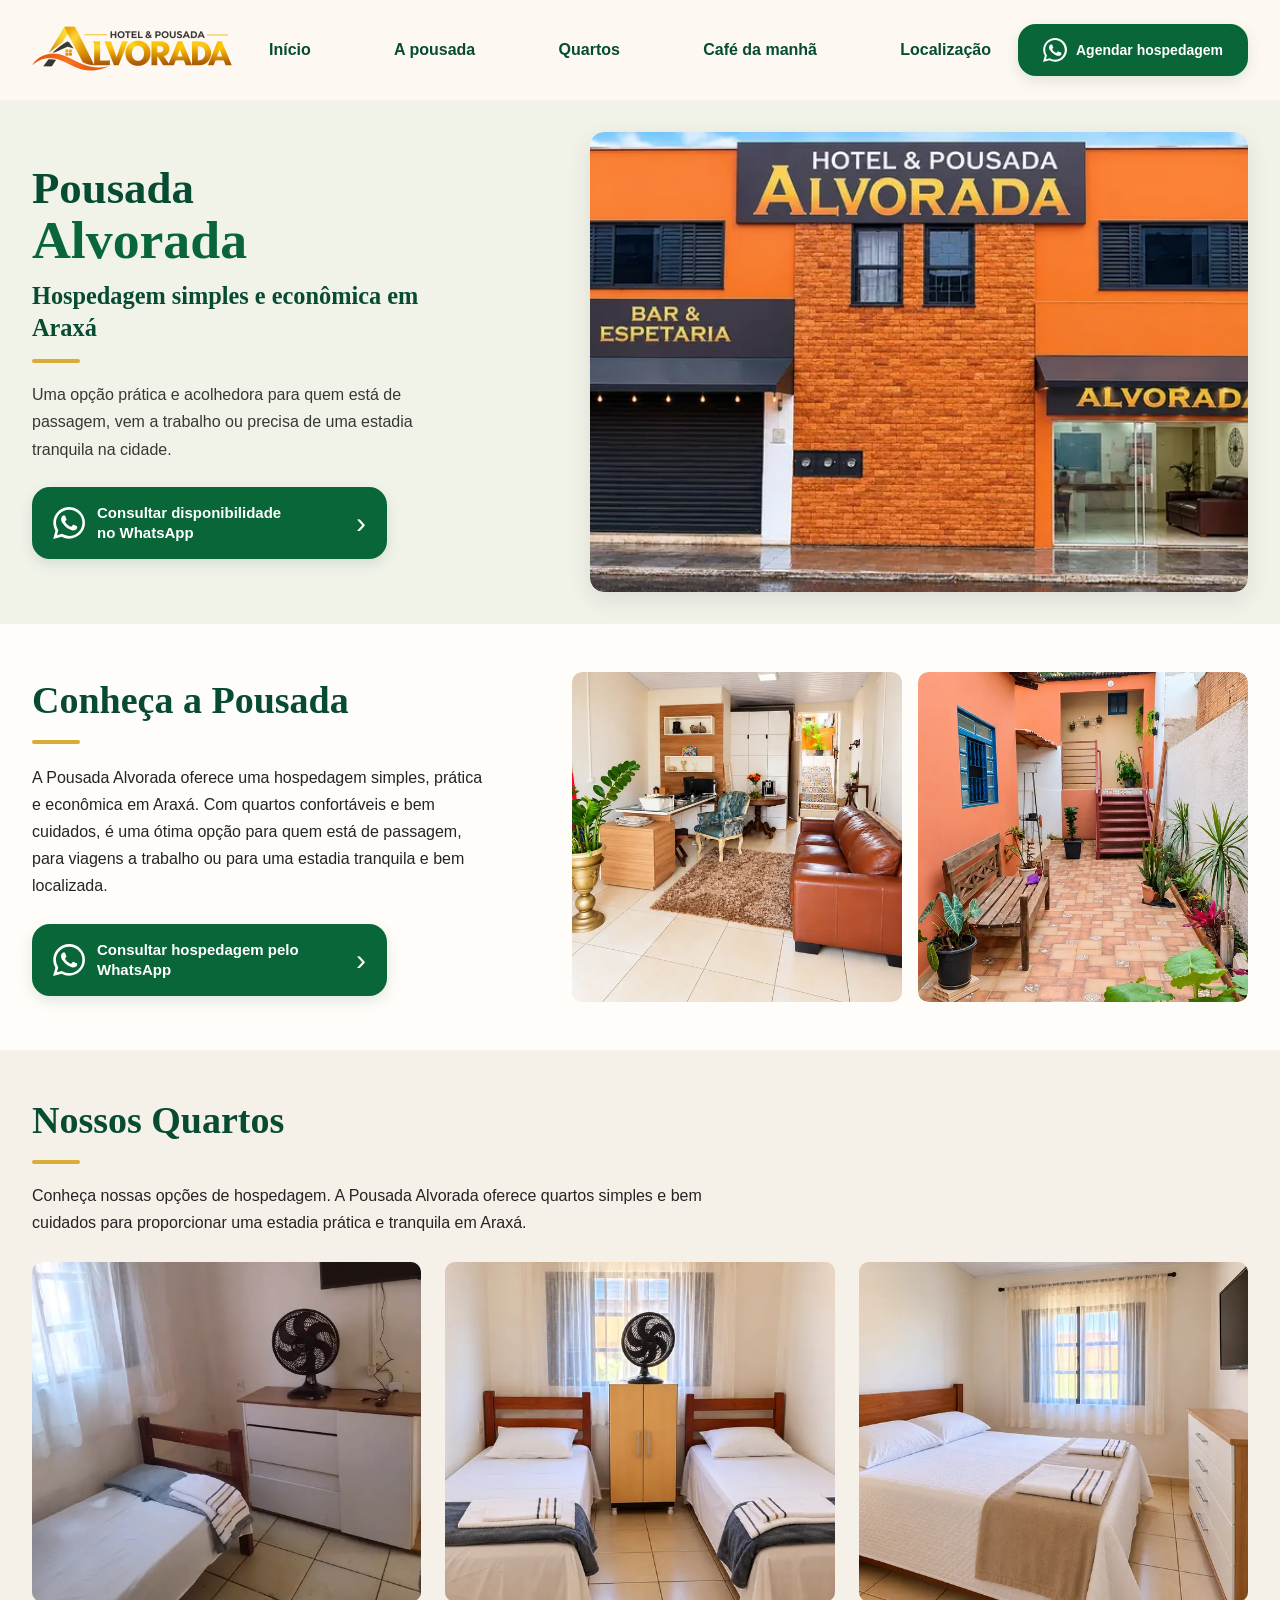
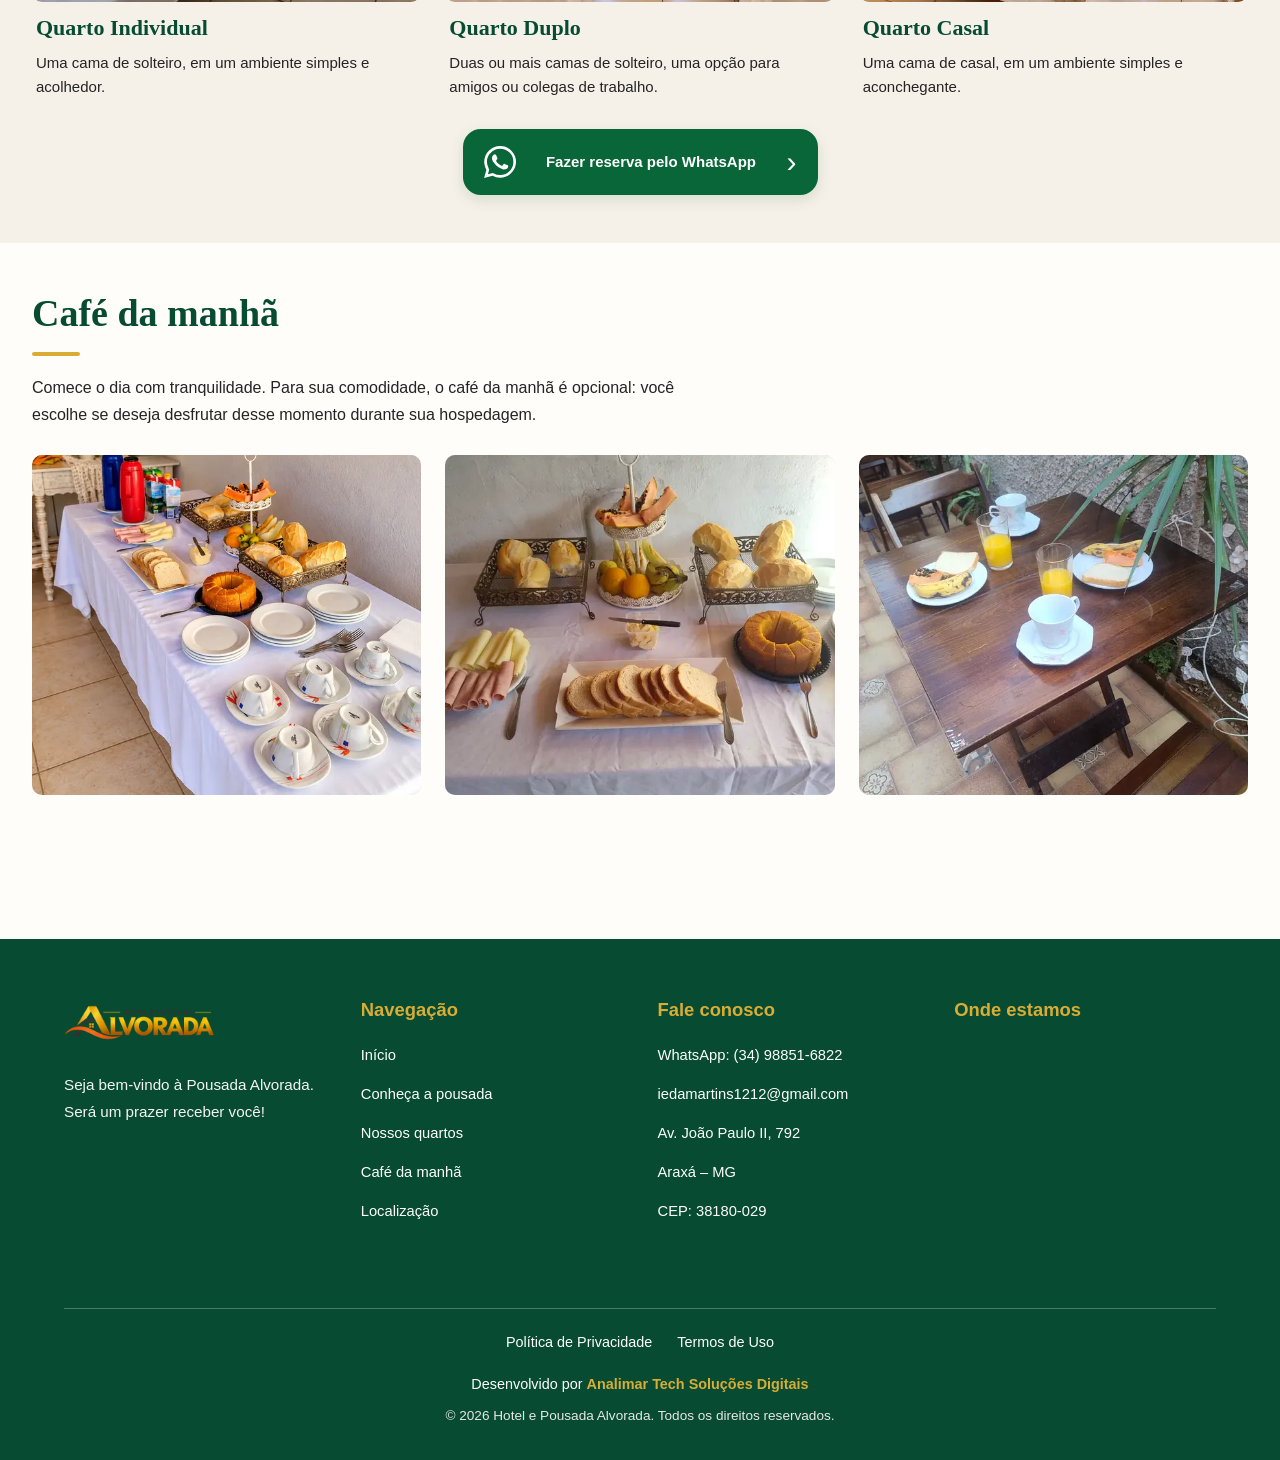
==== commit 7d4eee57: "correcao link whats rodape" ====
--- a/index.html
+++ b/index.html
@@ -639,13 +639,13 @@
                     <ul class="rodape__lista">
 
                         <li>
-                            <a href="https://wa.me/5534988516822"
+                            <a
+                                href="https://wa.me/5534988516822?text=Ol%C3%A1%2C%20Ieda%21%20Estou%20entrando%20em%20contato%20pelo%20site%20da%20Pousada%20Alvorada%20e%20gostaria%20de%20mais%20informa%C3%A7%C3%B5es%20sobre%20a%20hospedagem."
                                 target="_blank"
                                 rel="noopener noreferrer">
                                 WhatsApp: (34) 98851-6822
                             </a>
                         </li>
-
                         <li>
                             <a href="mailto:iedamartins1212@gmail.com">
                                 iedamartins1212@gmail.com
--- a/css/style.css
+++ b/css/style.css
@@ -583,63 +583,6 @@
     object-position: center;
     border-radius: inherit;
 }
-/* =========================================
-   MOVIMENTO SUAVE — FOTO DO BANNER
-   Mesmo efeito da seção Nossos Quartos
-========================================= */
-
-/* TRANSIÇÃO SUAVE DA FOTOGRAFIA */
-
-.banner__imagem img {
-    transition: transform 0.5s ease;
-}
-
-/* ZOOM SOMENTE EM DISPOSITIVOS COM MOUSE */
-
-@media (hover: hover) and (pointer: fine) {
-
-    .banner__imagem:hover img {
-        transform: scale(1.035);
-    }
-
-}
-
-/* ACESSIBILIDADE: MOVIMENTO REDUZIDO */
-
-@media (prefers-reduced-motion: reduce) {
-
-    .banner__imagem img {
-        transition: none;
-        transform: none;
-    }
-
-    .banner__imagem:hover img {
-        transform: none;
-    }
-
-}
-/* ANIMAÇÃO SUAVE DE ENTRADA */
-
-html.js .banner__conteudo,
-html.js .banner__imagem {
-    opacity: 0;
-    transition: opacity 0.9s ease, transform 0.9s ease;
-}
-
-html.js .banner__conteudo {
-    transform: translateX(-28px);
-}
-
-html.js .banner__imagem {
-    transform: translateX(28px);
-    transition-delay: 0.15s;
-}
-
-html.js .banner__conteudo.banner__elemento--visivel,
-html.js .banner__imagem.banner__elemento--visivel {
-    opacity: 1;
-    transform: translate(0, 0);
-}
 
 /* TABLETS */
 
@@ -762,16 +705,6 @@
         width: 30px;
         height: 30px;
     }
-
-    html.js .banner__conteudo,
-    html.js .banner__imagem {
-        transform: translateY(20px);
-    }
-
-    html.js .banner__conteudo.banner__elemento--visivel,
-    html.js .banner__imagem.banner__elemento--visivel {
-        transform: translateY(0);
-    }
 }
 
 /* CELULARES ESTREITOS */
@@ -804,14 +737,7 @@
 /* ACESSIBILIDADE */
 
 @media (prefers-reduced-motion: reduce) {
-    html.js .banner__conteudo,
-    html.js .banner__imagem {
-        opacity: 1;
-        transform: none;
-        transition: none;
-    }
-
-    .banner__botao,
+.banner__botao,
     .cabecalho__agendamento {
         transition: none;
     }
@@ -973,41 +899,6 @@
     object-fit: cover;
     object-position: center;
     border-radius: inherit;
-}
-/* =========================================
-   MOVIMENTO SUAVE — SEÇÃO CONHEÇA A POUSADA
-   Mesmo efeito da seção Nossos Quartos
-========================================= */
-
-/* TRANSIÇÃO SUAVE DAS FOTOGRAFIAS */
-
-.sobre__foto img {
-    transition: transform 0.5s ease;
-}
-
-/* ZOOM SOMENTE EM DISPOSITIVOS COM MOUSE */
-
-@media (hover: hover) and (pointer: fine) {
-
-    .sobre__foto:hover img {
-        transform: scale(1.035);
-    }
-
-}
-
-/* ACESSIBILIDADE: MOVIMENTO REDUZIDO */
-
-@media (prefers-reduced-motion: reduce) {
-
-    .sobre__foto img {
-        transition: none;
-        transform: none;
-    }
-
-    .sobre__foto:hover img {
-        transform: none;
-    }
-
 }
 
 /* =========================================
@@ -1545,48 +1436,6 @@
     background-color: #e8e1d5;
 }
 
-/* =========================================
-   MOVIMENTO SUAVE — SEÇÃO CAFÉ DA MANHÃ
-   Mesmo efeito da seção Nossos Quartos
-========================================= */
-
-/* CONTÊINER DAS FOTOGRAFIAS */
-
-.cafe-da-manha__item {
-    overflow: hidden;
-    border-radius: 10px;
-}
-
-/* TRANSIÇÃO SUAVE DAS IMAGENS */
-
-.cafe-da-manha__imagem {
-    transition: transform 0.5s ease;
-}
-
-/* ZOOM SOMENTE EM DISPOSITIVOS COM MOUSE */
-
-@media (hover: hover) and (pointer: fine) {
-
-    .cafe-da-manha__item:hover .cafe-da-manha__imagem {
-        transform: scale(1.035);
-    }
-
-}
-
-/* ACESSIBILIDADE: MOVIMENTO REDUZIDO */
-
-@media (prefers-reduced-motion: reduce) {
-
-    .cafe-da-manha__imagem {
-        transition: none;
-        transform: none;
-    }
-
-    .cafe-da-manha__item:hover .cafe-da-manha__imagem {
-        transform: none;
-    }
-
-}
 /* BOTÃO DE RESERVA */
 
 .cafe-da-manha__agendamento {
@@ -1988,13 +1837,13 @@
 
 }
 
-/* =========================================
-   ANIMAÇÃO — SEÇÃO NOSSOS QUARTOS
-========================================= */
-
-/* ENTRADA SUAVE DOS ELEMENTOS */
-
-html.js .quartos__elemento {
+
+/* =========================================
+   ANIMAÇÕES PADRONIZADAS — TODAS AS SEÇÕES
+   Movimento vertical suave e entrada sequencial
+========================================= */
+
+html.js .animacao-elemento {
     opacity: 0;
     transform: translateY(28px);
 
@@ -2003,39 +1852,23 @@
         transform 0.8s ease;
 }
 
-/* ELEMENTOS VISÍVEIS */
-
-html.js .quartos__elemento--visivel {
+html.js .animacao-elemento--visivel {
     opacity: 1;
     transform: translateY(0);
 }
 
-/* MOVIMENTO SUAVE DAS FOTOGRAFIAS */
-
-.quartos__item {
-    overflow: hidden;
-    border-radius: 10px;
-}
-
-.quartos__imagem {
-    transition: transform 0.5s ease;
-}
-
-/* ZOOM SOMENTE EM DISPOSITIVOS COM MOUSE */
-
+/* Mantém o leve zoom das fotos dos quartos em computadores */
 @media (hover: hover) and (pointer: fine) {
-
     .quartos__item:hover .quartos__imagem {
         transform: scale(1.035);
     }
-
-}
-
-/* ACESSIBILIDADE: MOVIMENTO REDUZIDO */
+}
+
+/* Movimento reduzido: conteúdo sempre visível */
 
 @media (prefers-reduced-motion: reduce) {
-
-    html.js .quartos__elemento {
+    html.js .animacao-elemento,
+    html.js .animacao-elemento--visivel {
         opacity: 1;
         transform: none;
         transition: none;
@@ -2048,15 +1881,247 @@
     .quartos__item:hover .quartos__imagem {
         transform: none;
     }
-
-}
-/* LINK — ANALIMAR TECH */
-
-.rodape__credito-link {
-    color: inherit;
-    text-decoration: none;
-}
-
-.rodape__credito-link:hover {
-    text-decoration: underline;
+}
+/* =========================================
+   AJUSTES EXCLUSIVOS — PÁGINAS LEGAIS
+   Termos de Uso e Política de Privacidade
+========================================= */
+
+/* CABEÇALHO DAS PÁGINAS LEGAIS */
+
+body:has(.documento) .cabecalho__container {
+    display: flex;
+    align-items: center;
+    justify-content: space-between;
+    grid-template-columns: none;
+    width: calc(100% - 40px);
+    max-width: 900px;
+    gap: 16px;
+}
+
+body:has(.documento) .cabecalho__container > .navegacao__link {
+    display: inline-flex;
+    align-items: center;
+    flex: 0 0 auto;
+    width: auto;
+    margin-left: auto;
+    white-space: nowrap;
+}
+
+/* CONTEÚDO DOS DOCUMENTOS */
+
+.documento {
+    width: 100%;
+    min-height: calc(100vh - 100px);
+    padding: 48px 20px;
+    background-color: #fffdf9;
+}
+
+.documento__container {
+    width: 100%;
+    max-width: 900px;
+    margin-inline: auto;
+    padding: 40px;
+    background-color: #ffffff;
+    border: 1px solid #eee7da;
+    border-radius: 12px;
+}
+
+/* TÍTULO PRINCIPAL */
+
+.documento__container h1 {
+    margin-bottom: 14px;
+    color: var(--cor-verde-escuro);
+    font-family: Georgia, "Times New Roman", serif;
+    font-size: clamp(30px, 4vw, 42px);
+    line-height: 1.2;
+}
+
+/* TEXTOS */
+
+.documento__container p,
+.documento__secao li {
+    color: var(--cor-texto);
+    font-size: 1rem;
+    line-height: 1.7;
+    overflow-wrap: anywhere;
+}
+
+.documento__atualizacao {
+    margin-bottom: 24px;
+    color: #686868;
+    font-size: 0.9rem;
+}
+
+.documento__secao {
+    margin-top: 28px;
+}
+
+.documento__secao h2 {
+    margin-bottom: 12px;
+    color: var(--cor-verde-escuro);
+    font-family: Georgia, "Times New Roman", serif;
+    font-size: 24px;
+    line-height: 1.3;
+}
+
+.documento__secao p {
+    margin-bottom: 14px;
+}
+
+.documento__secao ul {
+    padding-left: 24px;
+    margin-bottom: 18px;
+}
+
+/* LINKS INTERNOS */
+
+.documento__container a:not(.documento__voltar) {
+    color: var(--cor-verde);
+    overflow-wrap: anywhere;
+}
+
+.documento__container a:focus-visible {
+    outline: 2px solid var(--cor-dourado);
+    outline-offset: 4px;
+}
+
+/* BOTÃO VOLTAR */
+
+.documento__voltar {
+    display: inline-flex;
+    align-items: center;
+    justify-content: center;
+    min-height: 46px;
+    margin-top: 22px;
+    padding: 12px 20px;
+    color: #ffffff;
+    background-color: var(--cor-verde);
+    border-radius: 12px;
+    font-weight: 700;
+    text-align: center;
+}
+
+/* RODAPÉ DAS PÁGINAS LEGAIS */
+
+.rodape-documento {
+    padding: 24px 16px;
+    color: #ffffff;
+    background-color: var(--cor-verde-escuro);
+    text-align: center;
+}
+
+.rodape-documento p {
+    margin: 6px 0;
+    font-size: 0.88rem;
+    line-height: 1.6;
+}
+
+.rodape-documento strong {
+    color: var(--cor-dourado);
+}
+
+/* =========================================
+   RESPONSIVIDADE — CELULARES
+========================================= */
+
+@media (max-width: 600px) {
+
+    body:has(.documento) .cabecalho__container {
+        width: calc(100% - 28px);
+        min-height: 76px;
+        gap: 10px;
+    }
+
+    body:has(.documento) .cabecalho__logo img {
+        width: clamp(100px, 29vw, 135px);
+        height: auto;
+    }
+
+    body:has(.documento) .cabecalho__container > .navegacao__link {
+        padding: 10px 0;
+        font-size: 13px;
+    }
+
+    .documento {
+        min-height: auto;
+        padding: 22px 12px 32px;
+    }
+
+    .documento__container {
+        padding: 22px 17px;
+        border-radius: 9px;
+    }
+
+    .documento__container h1 {
+        font-size: clamp(25px, 7vw, 30px);
+    }
+
+    .documento__container p,
+    .documento__secao li {
+        font-size: 0.94rem;
+        line-height: 1.65;
+    }
+
+    .documento__atualizacao {
+        font-size: 0.82rem;
+    }
+
+    .documento__secao {
+        margin-top: 23px;
+    }
+
+    .documento__secao h2 {
+        font-size: clamp(18px, 5vw, 21px);
+    }
+
+    .documento__secao ul {
+        padding-left: 20px;
+    }
+
+    .documento__voltar {
+        width: 100%;
+        max-width: 360px;
+        padding: 11px 14px;
+        font-size: 0.9rem;
+    }
+
+    .rodape-documento {
+        padding: 20px 12px;
+    }
+
+    .rodape-documento p {
+        font-size: 0.8rem;
+        overflow-wrap: anywhere;
+    }
+}
+
+/* CELULARES MUITO ESTREITOS */
+
+@media (max-width: 350px) {
+
+    body:has(.documento) .cabecalho__container {
+        width: calc(100% - 20px);
+        gap: 7px;
+    }
+
+    body:has(.documento) .cabecalho__logo img {
+        width: 95px;
+    }
+
+    body:has(.documento) .cabecalho__container > .navegacao__link {
+        font-size: 12px;
+    }
+
+    .documento__container {
+        padding: 19px 13px;
+    }
+
+    .documento__container h1 {
+        font-size: 25px;
+    }
+
+    .documento__secao h2 {
+        font-size: 18px;
+    }
 }
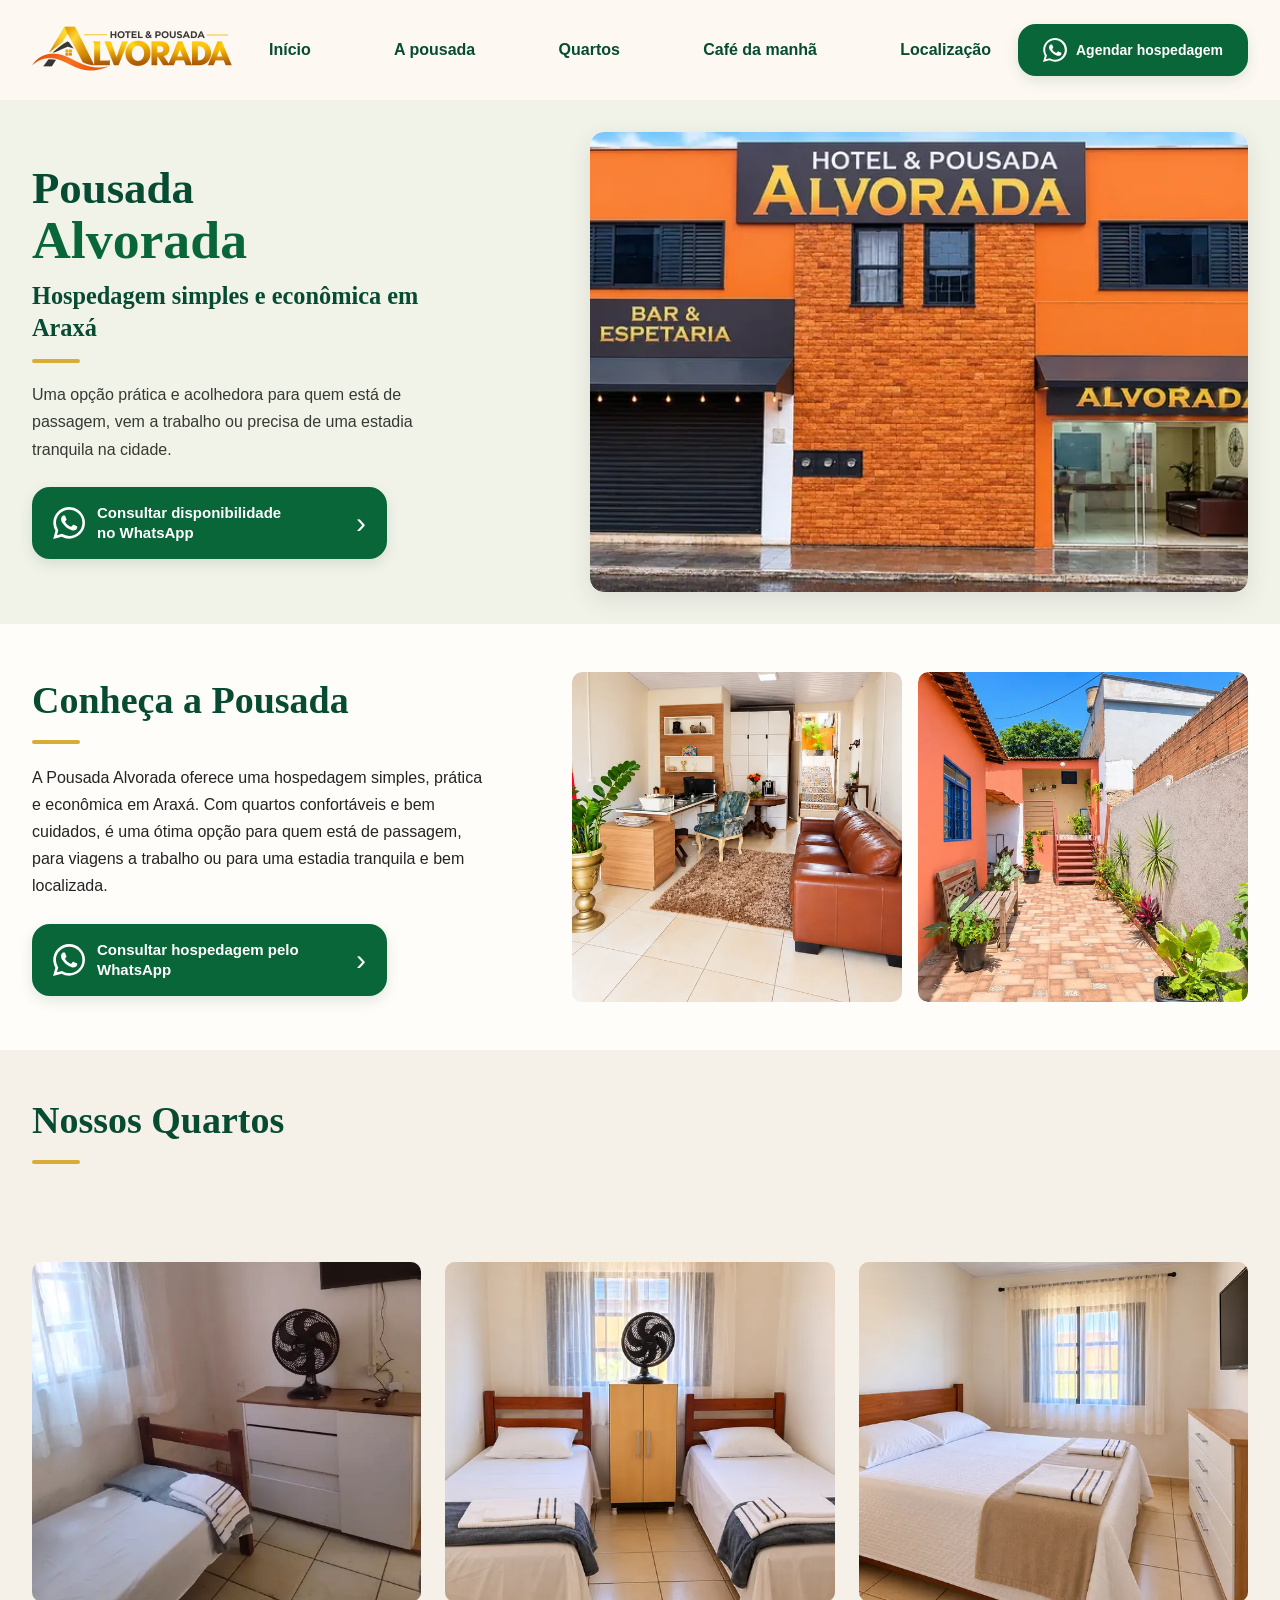
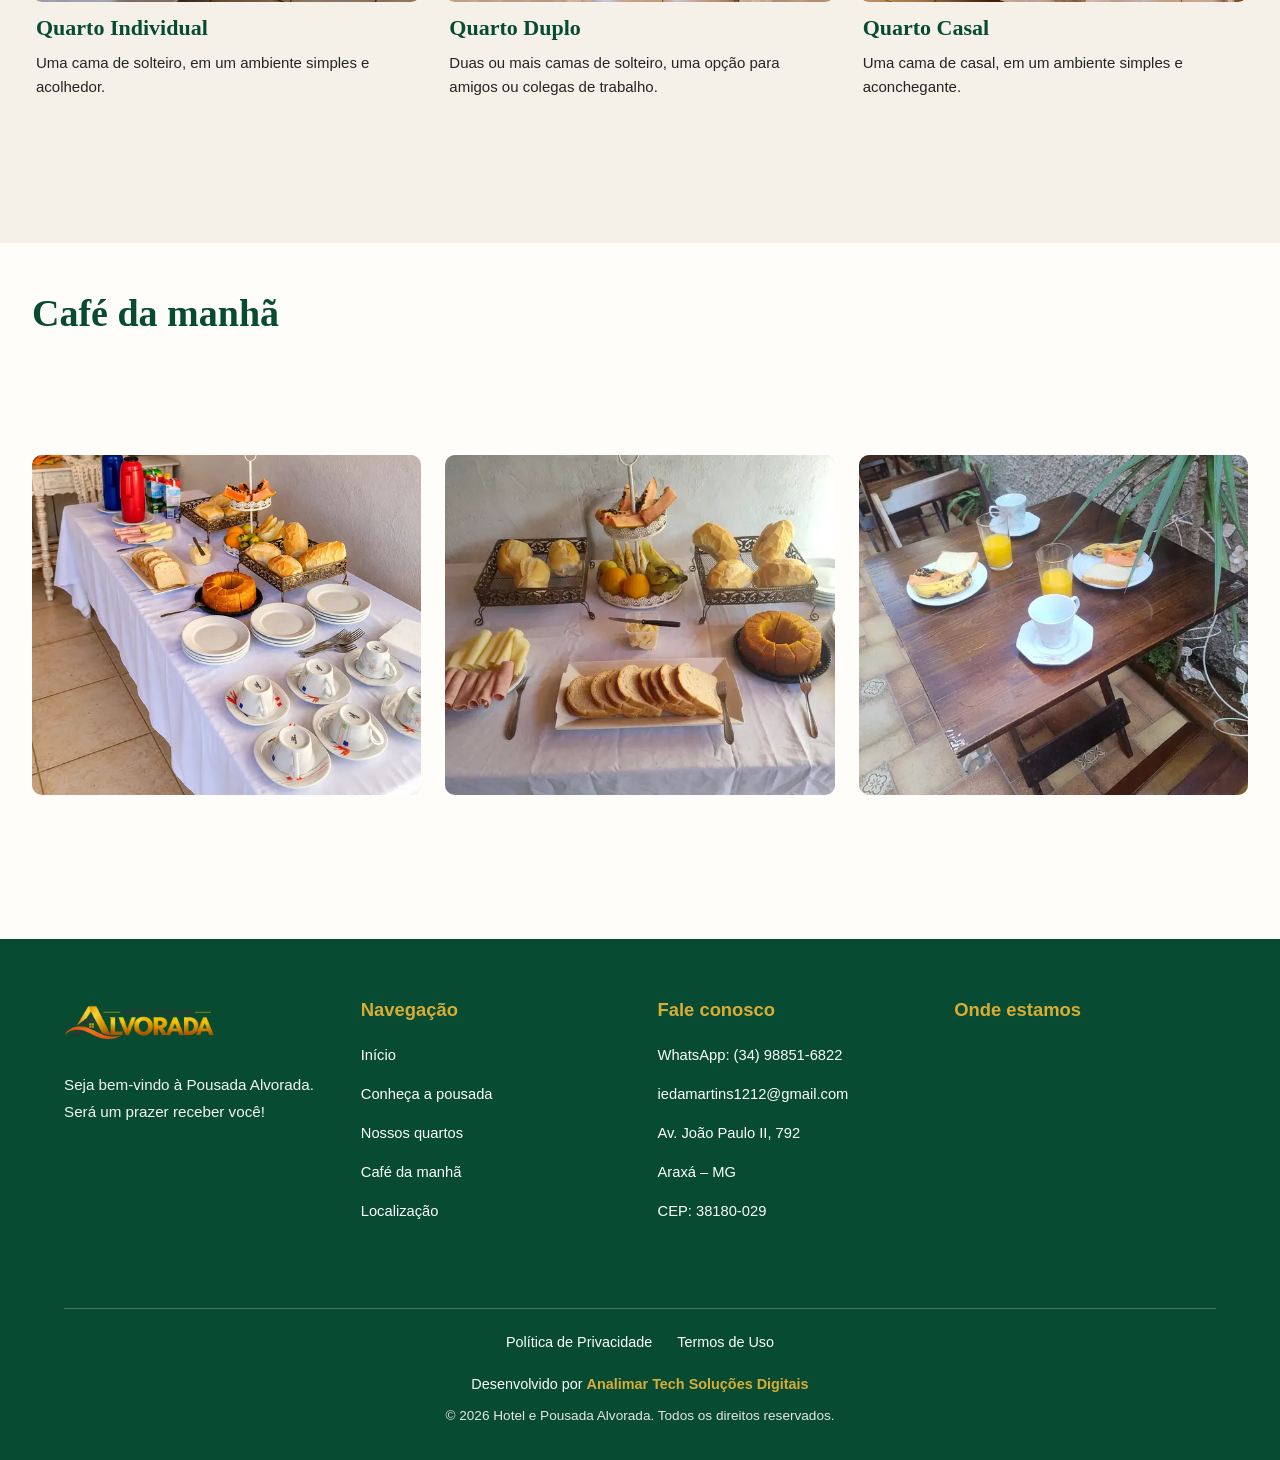
==== commit b3c9699f: "corrigindo textos" ====
--- a/index.html
+++ b/index.html
@@ -8,11 +8,11 @@
 
         <meta
             name="description"
-            content="Conheça a Pousada Alvorada em Araxá, Minas Gerais. Consulte a disponibilidade de hospedagem pelo WhatsApp.">
+            content="Conheça o Hotel e Pousada Alvorada em Araxá, Minas Gerais. Consulte a disponibilidade de hospedagem pelo WhatsApp.">
 
         <meta name="theme-color" content="#fdf9f2">
 
-        <title>Pousada Alvorada | Hospedagem em Araxá - MG</title>
+        <title>Hotel e Pousada Alvorada | Hospedagem em Araxá - MG</title>
 
         <link
             rel="icon"
--- a/css/style.css
+++ b/css/style.css
@@ -1857,12 +1857,7 @@
     transform: translateY(0);
 }
 
-/* Mantém o leve zoom das fotos dos quartos em computadores */
-@media (hover: hover) and (pointer: fine) {
-    .quartos__item:hover .quartos__imagem {
-        transform: scale(1.035);
-    }
-}
+
 
 /* Movimento reduzido: conteúdo sempre visível */
 
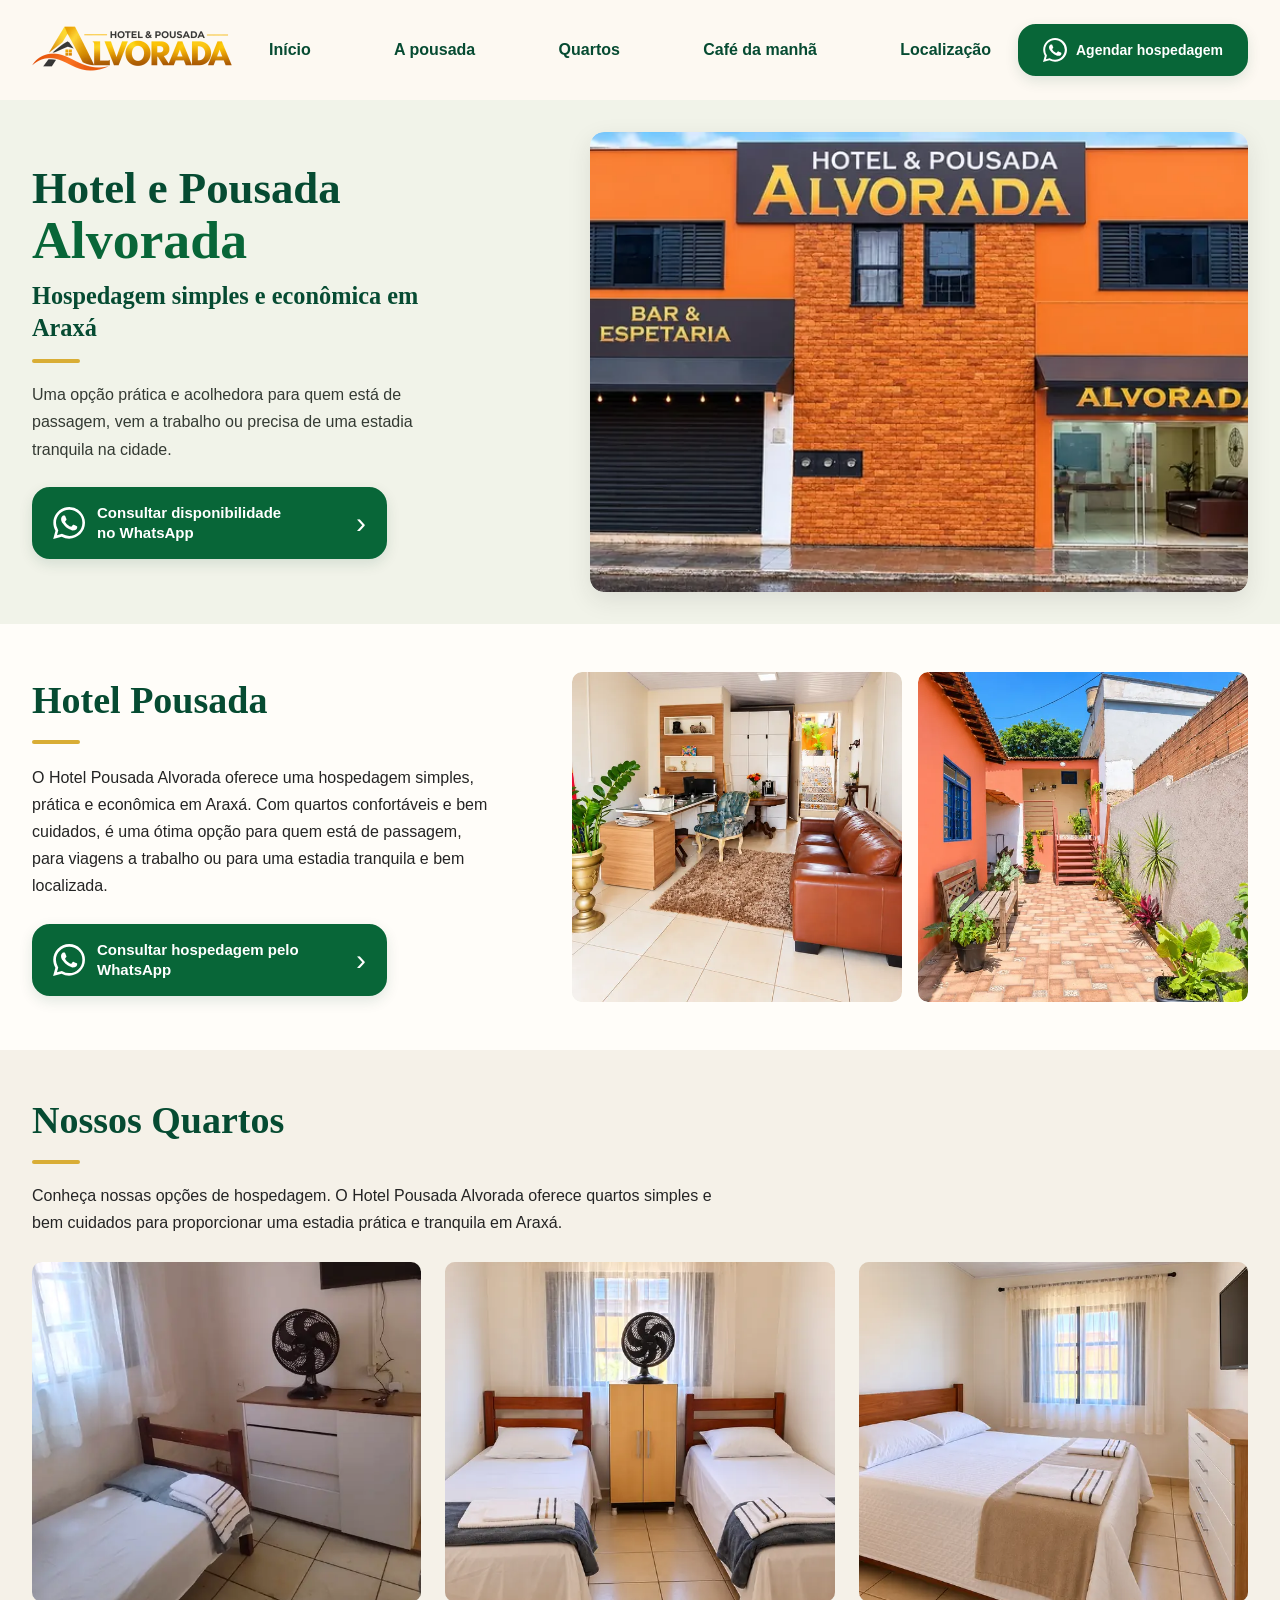
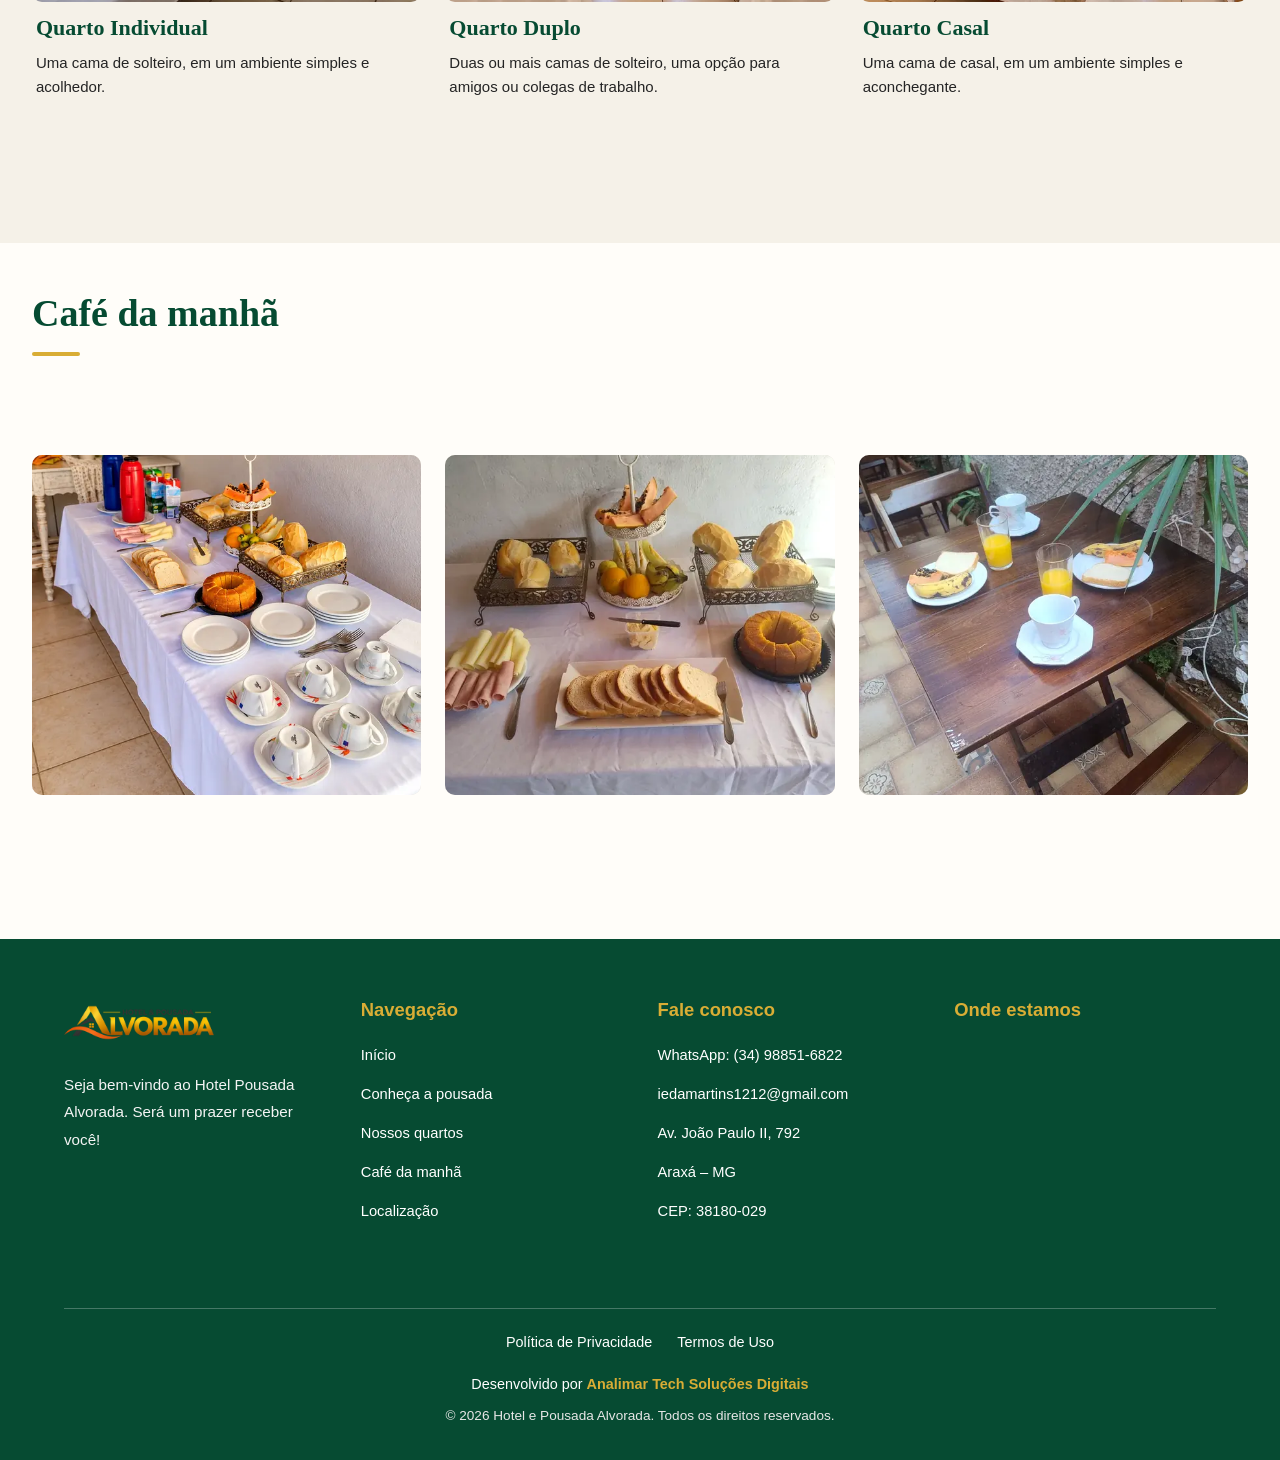
==== commit cd7fff93: "nova atualizacao textos" ====
--- a/index.html
+++ b/index.html
@@ -33,10 +33,11 @@
             <div class="cabecalho__container">
 
                 <!-- LOGOTIPO -->
+
                 <a
                     class="cabecalho__logo"
                     href="#inicio"
-                    aria-label="Pousada Alvorada — página inicial">
+                    aria-label="Hotel e Pousada Alvorada — página inicial">
                     <img
                         src="images/logo/logo.webp"
                         alt="Hotel e Pousada Alvorada"
@@ -146,7 +147,7 @@
                     <div class="banner__conteudo">
 
                         <h1 class="banner__titulo" id="banner-titulo">
-                            Pousada
+                            Hotel e Pousada
                             <span class="banner__titulo-destaque">
                                 Alvorada
                             </span>
@@ -223,13 +224,13 @@
                     <div class="sobre__conteudo">
 
                         <h2 class="sobre__titulo" id="sobre-titulo">
-                            Conheça a Pousada
+                            Hotel Pousada
                         </h2>
 
                         <span class="sobre__detalhe" aria-hidden="true"></span>
 
                         <p class="sobre__descricao">
-                            A Pousada Alvorada oferece uma hospedagem
+                            O Hotel Pousada Alvorada oferece uma hospedagem
                             simples, prática e econômica em Araxá.
                             Com quartos confortáveis e bem cuidados,
                             é uma ótima opção para quem está de passagem,
@@ -316,7 +317,7 @@
 
                         <p class="quartos__descricao">
                             Conheça nossas opções de hospedagem.
-                            A Pousada Alvorada oferece quartos
+                            O Hotel Pousada Alvorada oferece quartos
                             simples e bem cuidados para proporcionar
                             uma estadia prática e tranquila em Araxá.
                         </p>
@@ -600,7 +601,7 @@
                     </a>
 
                     <p>
-                        Seja bem-vindo à Pousada Alvorada.
+                        Seja bem-vindo ao Hotel Pousada Alvorada.
                         Será um prazer receber você!
                     </p>
 
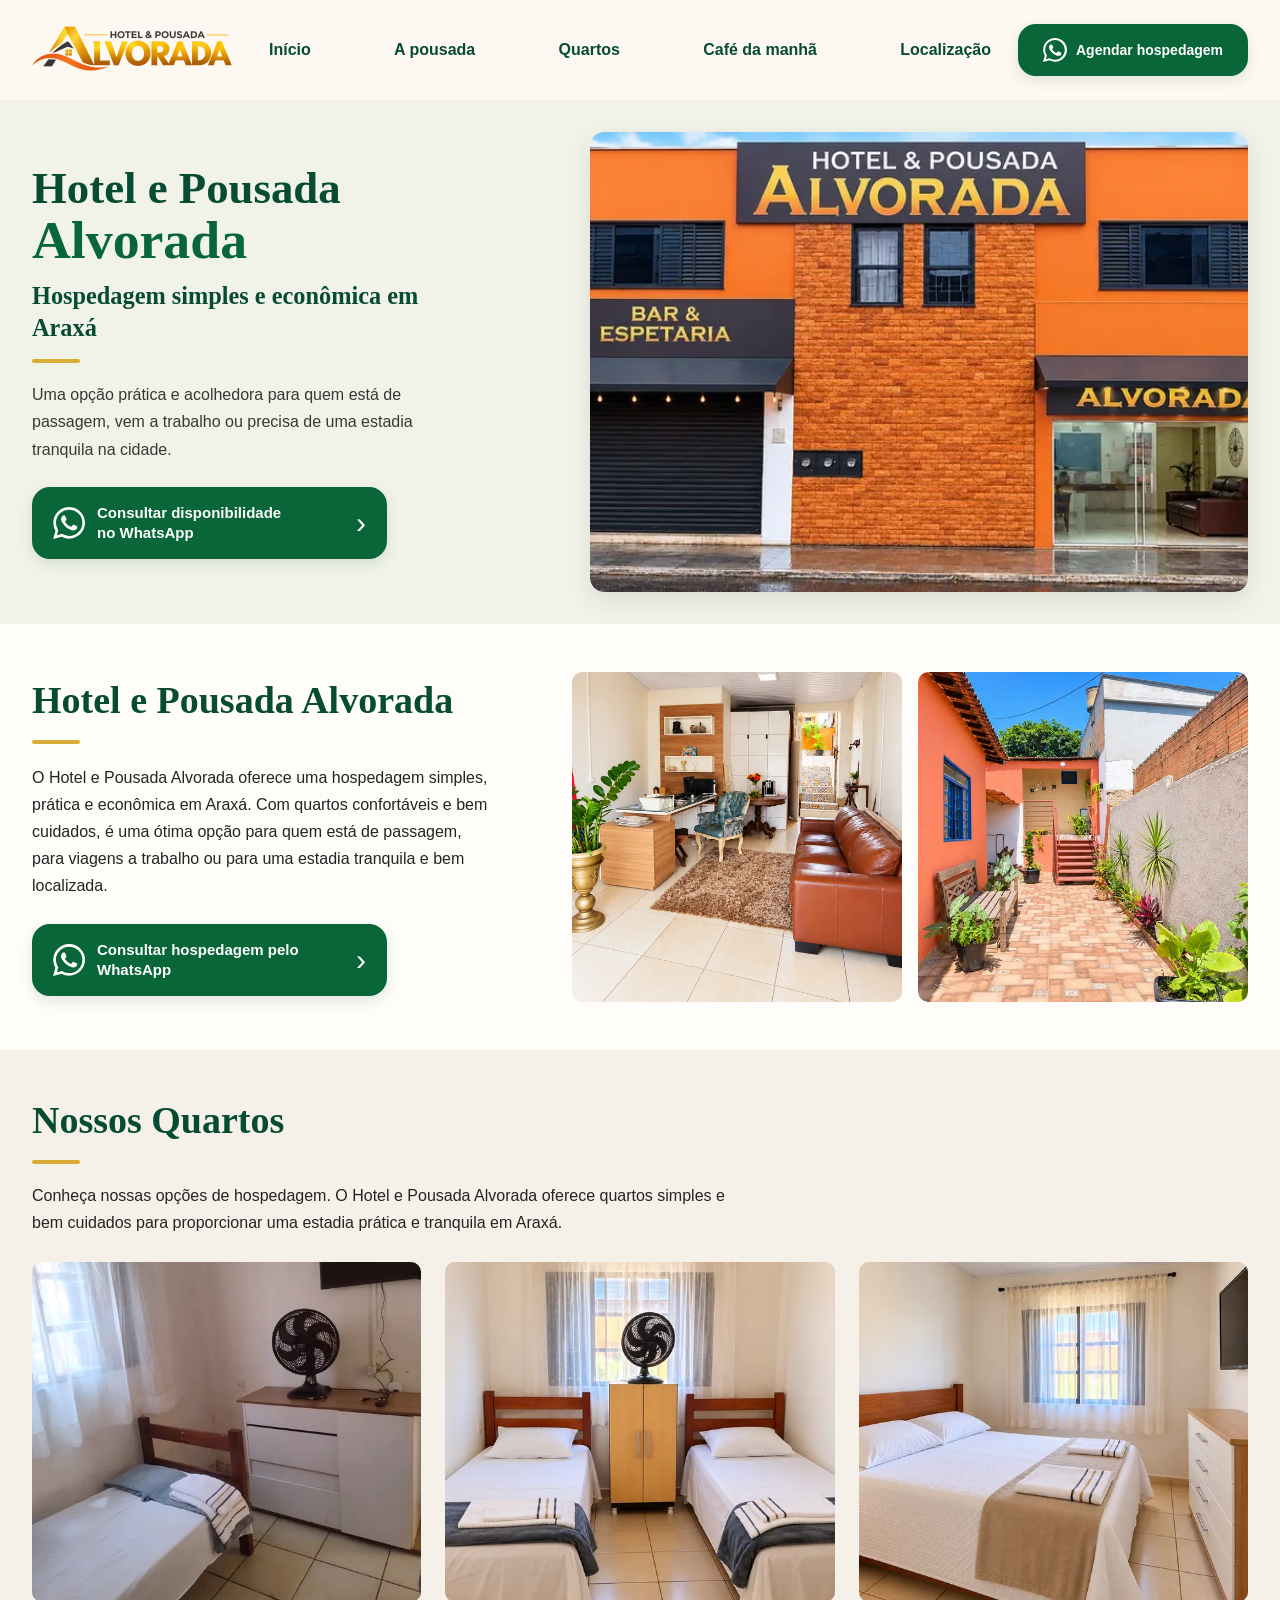
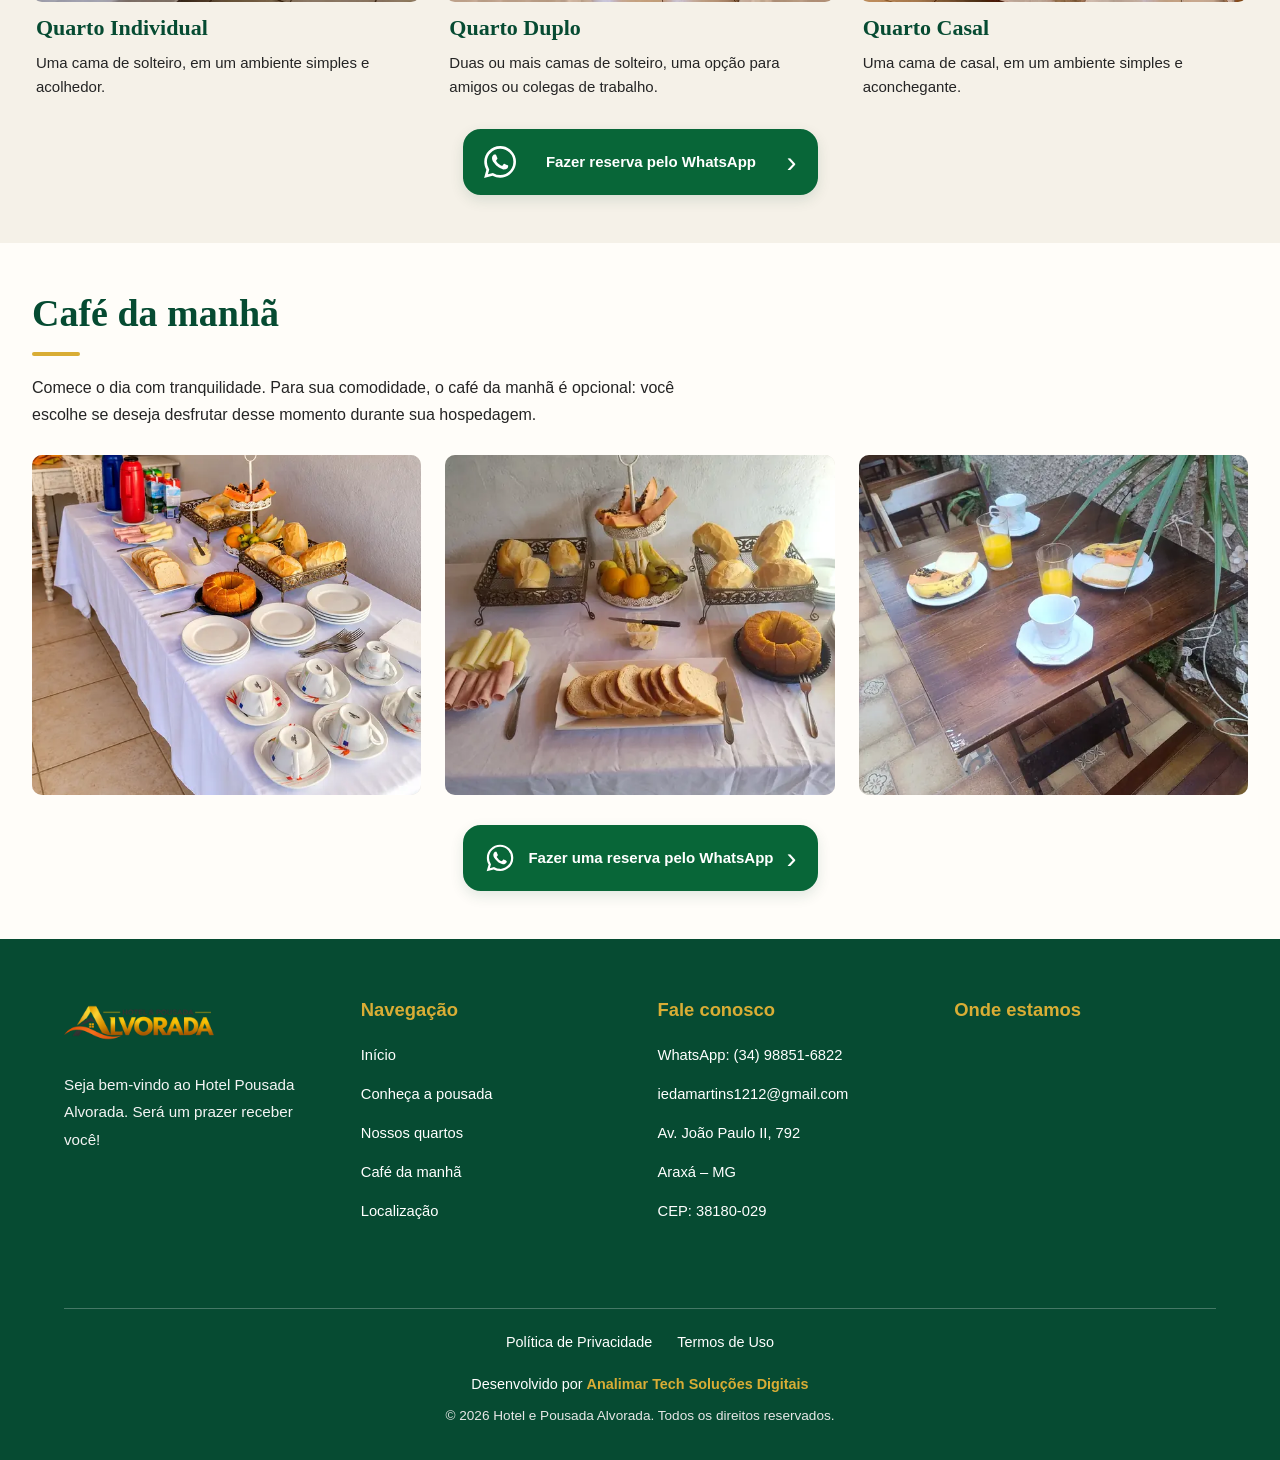
==== commit af4c88d7: "pente fino texros" ====
--- a/index.html
+++ b/index.html
@@ -224,13 +224,13 @@
                     <div class="sobre__conteudo">
 
                         <h2 class="sobre__titulo" id="sobre-titulo">
-                            Hotel Pousada
+                            Hotel e Pousada Alvorada
                         </h2>
 
                         <span class="sobre__detalhe" aria-hidden="true"></span>
 
                         <p class="sobre__descricao">
-                            O Hotel Pousada Alvorada oferece uma hospedagem
+                            O Hotel e Pousada Alvorada oferece uma hospedagem
                             simples, prática e econômica em Araxá.
                             Com quartos confortáveis e bem cuidados,
                             é uma ótima opção para quem está de passagem,
@@ -317,7 +317,7 @@
 
                         <p class="quartos__descricao">
                             Conheça nossas opções de hospedagem.
-                            O Hotel Pousada Alvorada oferece quartos
+                            O Hotel e Pousada Alvorada oferece quartos
                             simples e bem cuidados para proporcionar
                             uma estadia prática e tranquila em Araxá.
                         </p>
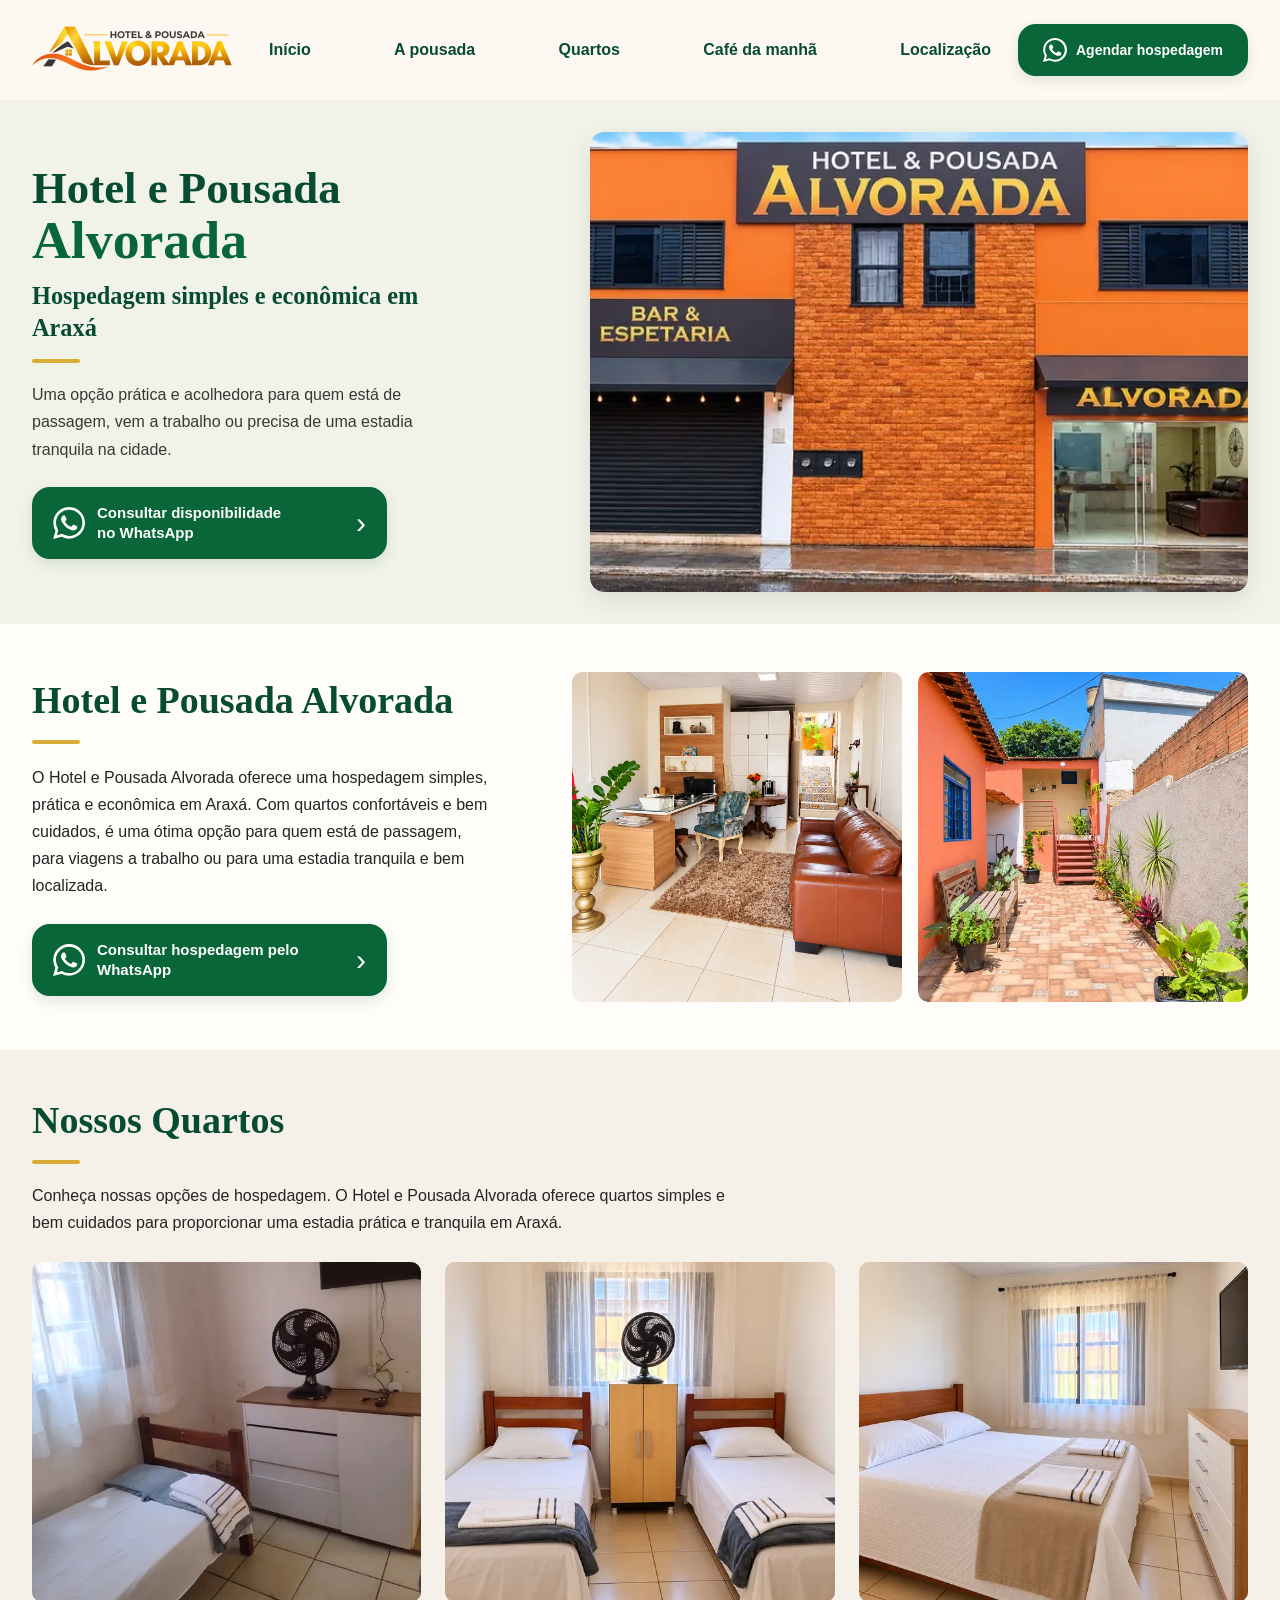
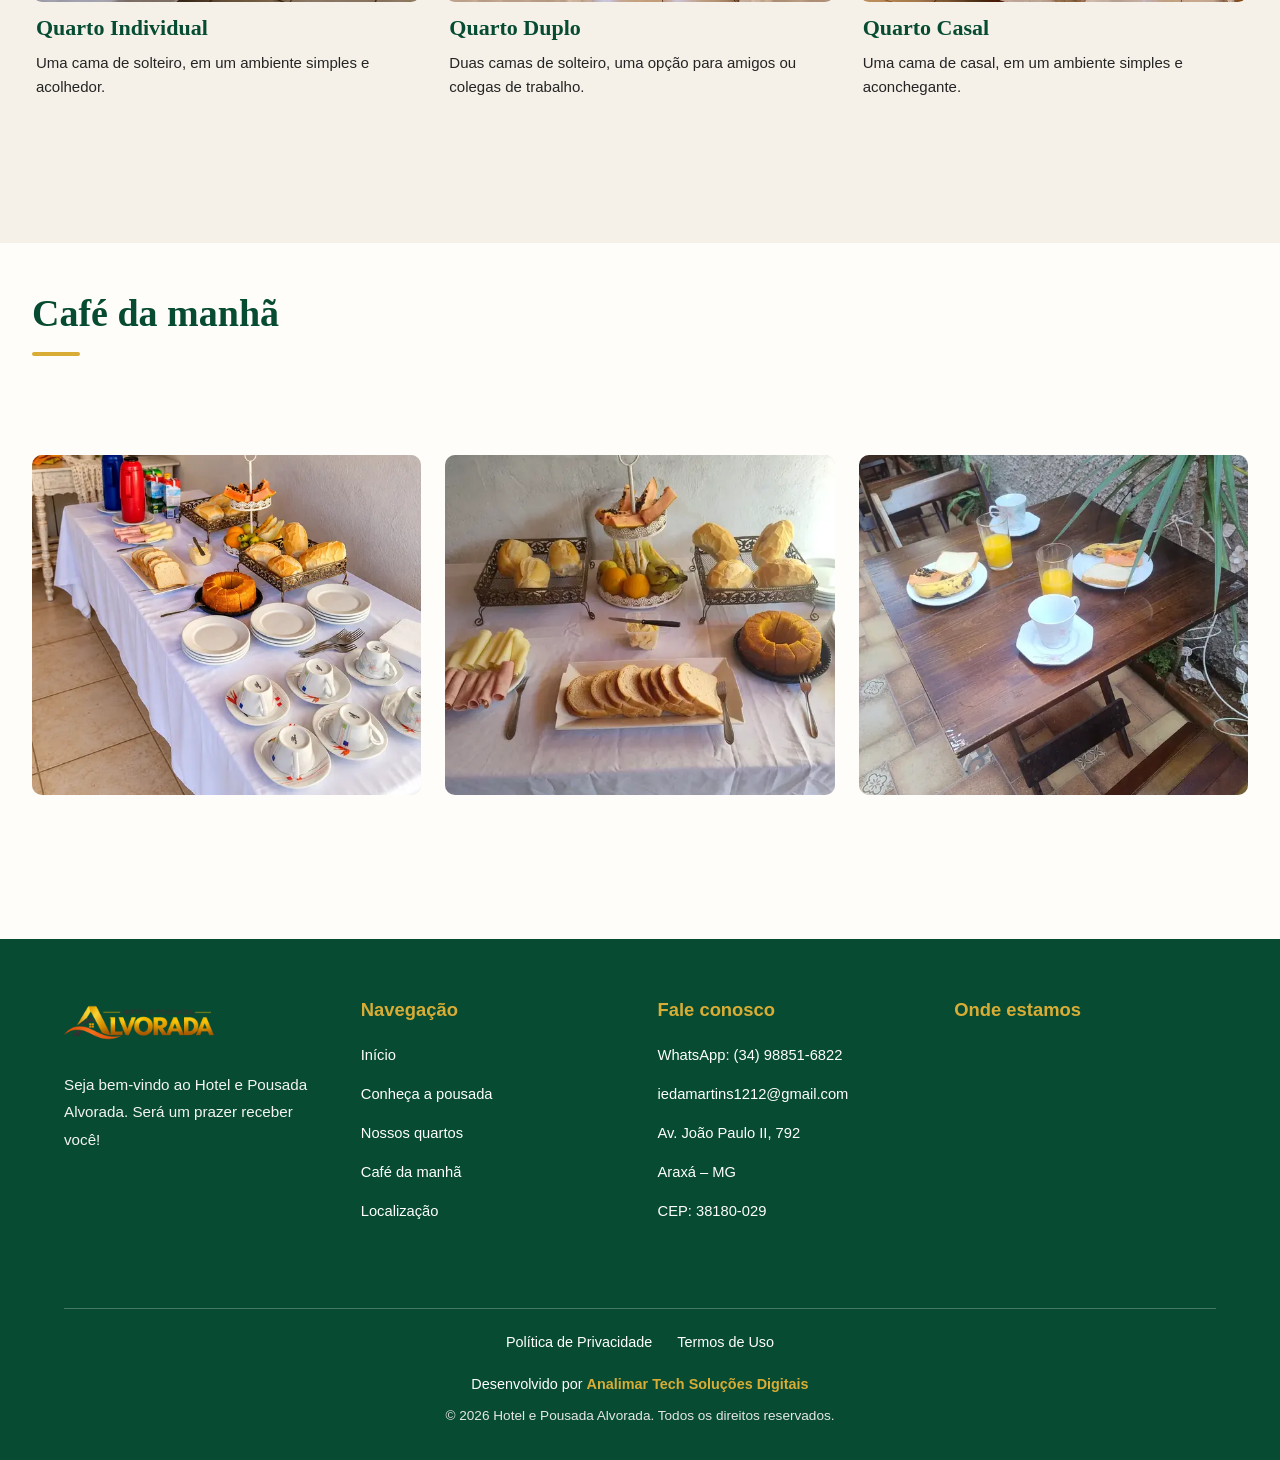
==== commit 33903015: "correcao fina" ====
--- a/index.html
+++ b/index.html
@@ -205,7 +205,7 @@
                     <div class="banner__imagem">
                         <img
                             src="images/fotos/banner.webp"
-                            alt="Fachada da Pousada Alvorada em Araxá, Minas Gerais"
+                            alt="Fachada do Hotel espaço Pousada Alvorada em Araxá, Minas Gerais"
                             width="1200"
                             height="700"
                             fetchpriority="high">
@@ -264,12 +264,12 @@
                     <div
                         class="sobre__galeria"
                         role="group"
-                        aria-label="Fotografias da Pousada Alvorada">
+                        aria-label="Fotografias do Hotel e Pousada Alvorada">
 
                         <figure class="sobre__foto">
                             <img
                                 src="images/fotos/recepcao.webp"
-                                alt="Recepção da Pousada Alvorada, com espaço de atendimento e sala de estar"
+                                alt="Recepção do Hotel e Pousada Alvorada, com espaço de atendimento e sala de estar"
                                 loading="lazy"
                                 decoding="async">
                         </figure>
@@ -277,7 +277,7 @@
                         <figure class="sobre__foto">
                             <img
                                 src="images/fotos/entrada-area-interna.webp"
-                                alt="Área interna da Pousada Alvorada, com corredor, escadas e plantas"
+                                alt="Área interna do Hotel e Pousada Alvorada, com corredor, escadas e plantas"
                                 loading="lazy"
                                 decoding="async">
                         </figure>
@@ -329,7 +329,7 @@
                     <div
                         class="quartos__galeria"
                         role="group"
-                        aria-label="Tipos de quartos da Pousada Alvorada">
+                        aria-label="Tipos de quartos do Hotel e Pousada Alvorada">
 
                         <!-- QUARTO SOLTEIRO INDIVIDUAL -->
 
@@ -379,7 +379,7 @@
                                 </h3>
 
                                 <p class="quartos__texto">
-                                    Duas ou mais camas de solteiro, uma opção
+                                    Duas camas de solteiro, uma opção
                                     para amigos ou colegas de trabalho.
                                 </p>
 
@@ -496,10 +496,9 @@
                     <!-- GALERIA DE FOTOGRAFIAS -->
 
                     <div
-                        class="cafe-da-manha__galeria"
-                        aria-label="Fotografias do café da manhã">
-
-                        <figure class="cafe-da-manha__item">
+    class="cafe-da-manha__galeria"
+    role="group"
+    aria-label="Fotografias do café da manhã">
 
                             <img
                                 class="cafe-da-manha__imagem"
@@ -601,10 +600,9 @@
                     </a>
 
                     <p>
-                        Seja bem-vindo ao Hotel Pousada Alvorada.
+                        Seja bem-vindo ao Hotel e Pousada Alvorada.
                         Será um prazer receber você!
                     </p>
-
                 </div>
 
                 <!-- NAVEGAÇÃO -->
@@ -676,7 +674,7 @@
 
                     <iframe
                         src="https://www.google.com/maps/embed?pb=!1m18!1m12!1m3!1d3758.833274200723!2d-46.9477763!3d-19.5916423!2m3!1f0!2f0!3f0!3m2!1i1024!2i768!4f13.1!3m3!1m2!1s0x94b037626aefd64d%3A0x28de0a6c0bed4170!2sHotel%20e%20Pousada%20Alvorada!5e0!3m2!1spt-BR!2sbr!4v1793645109760!5m2!1spt-BR!2sbr"
-                        title="Localização da Pousada Alvorada no Google Maps"
+                        title="Localização do Hotel e Pousada Alvorada no Google Maps"
                         loading="lazy"
                         referrerpolicy="strict-origin-when-cross-origin"
                         allowfullscreen>
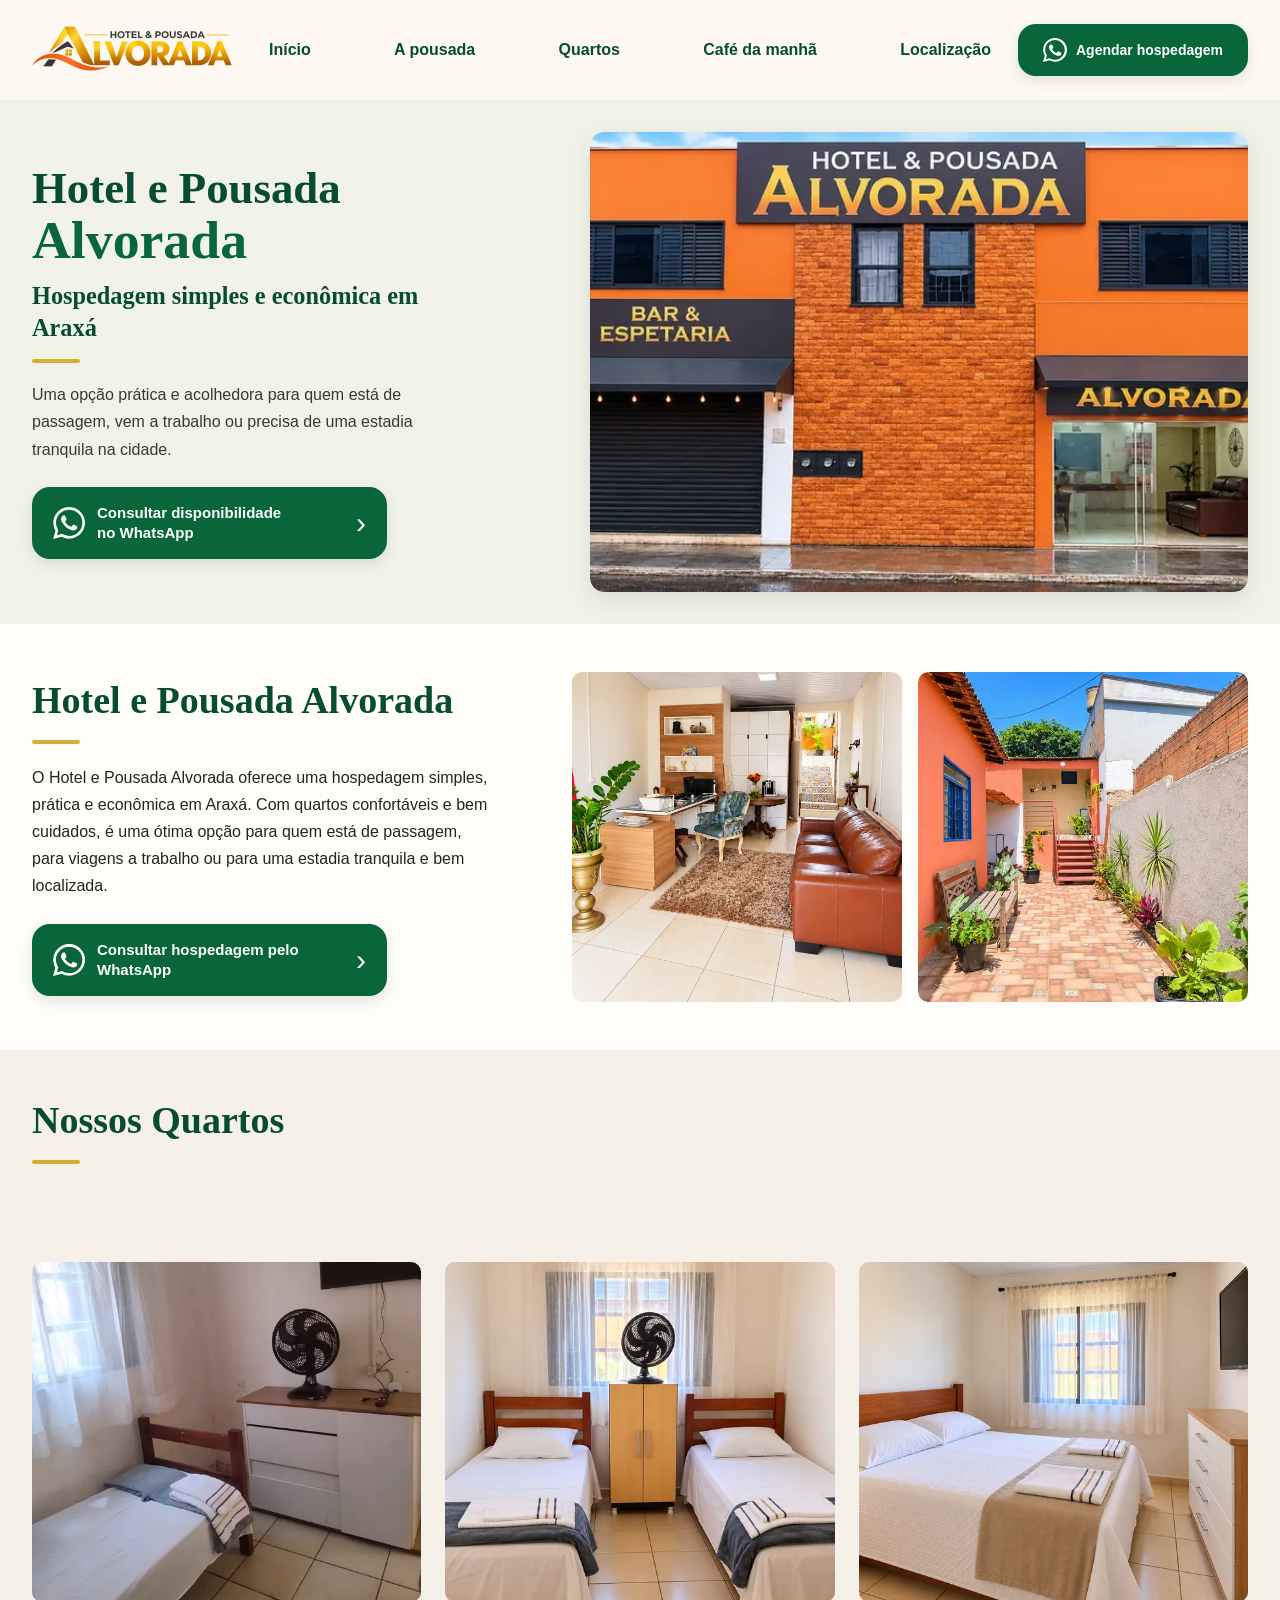
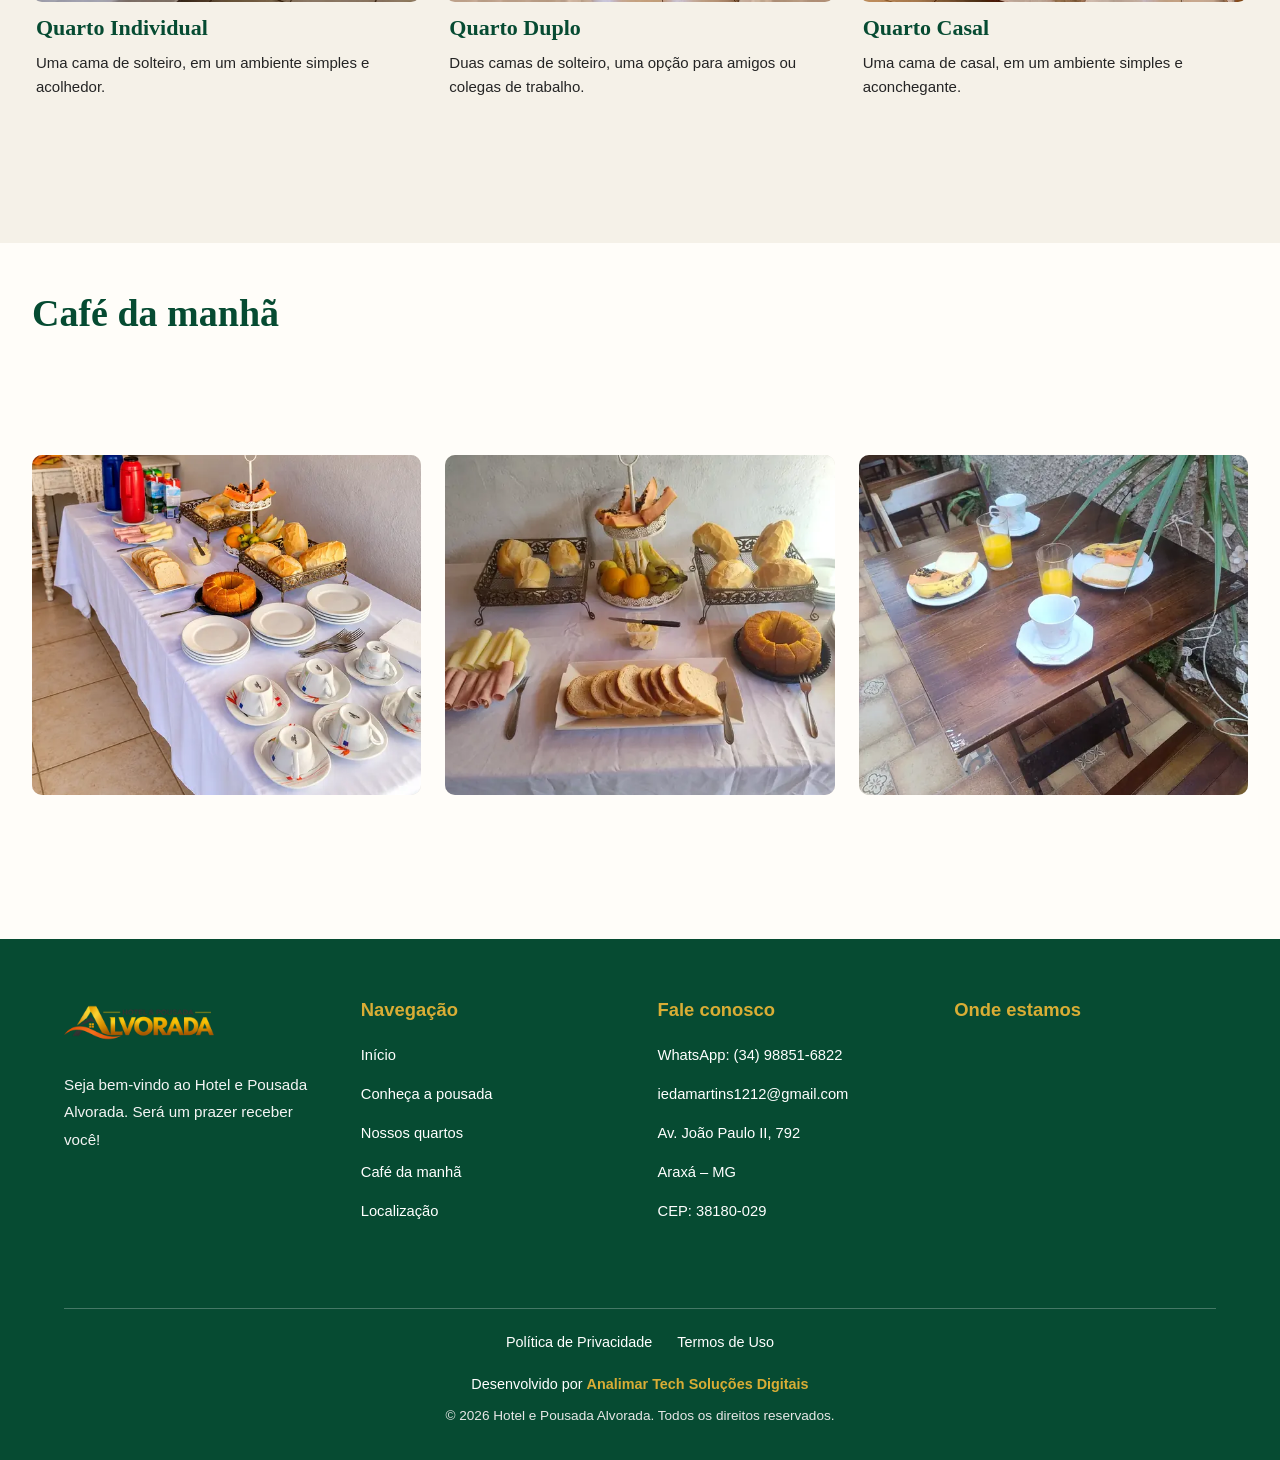
==== commit 8ae92c29: "revisao" ====
--- a/index.html
+++ b/index.html
@@ -721,4 +721,4 @@
         </footer>
 
     </body>
-</html>
+</html>
--- a/css/style.css
+++ b/css/style.css
@@ -125,7 +125,7 @@
     font-weight: 700;
 }
 
-.navegacao__link[aria-current="page"] {
+.navegacao__link[aria-current="page"]:not(:hover) {
     color: var(--cor-verde-escuro);
 }
 
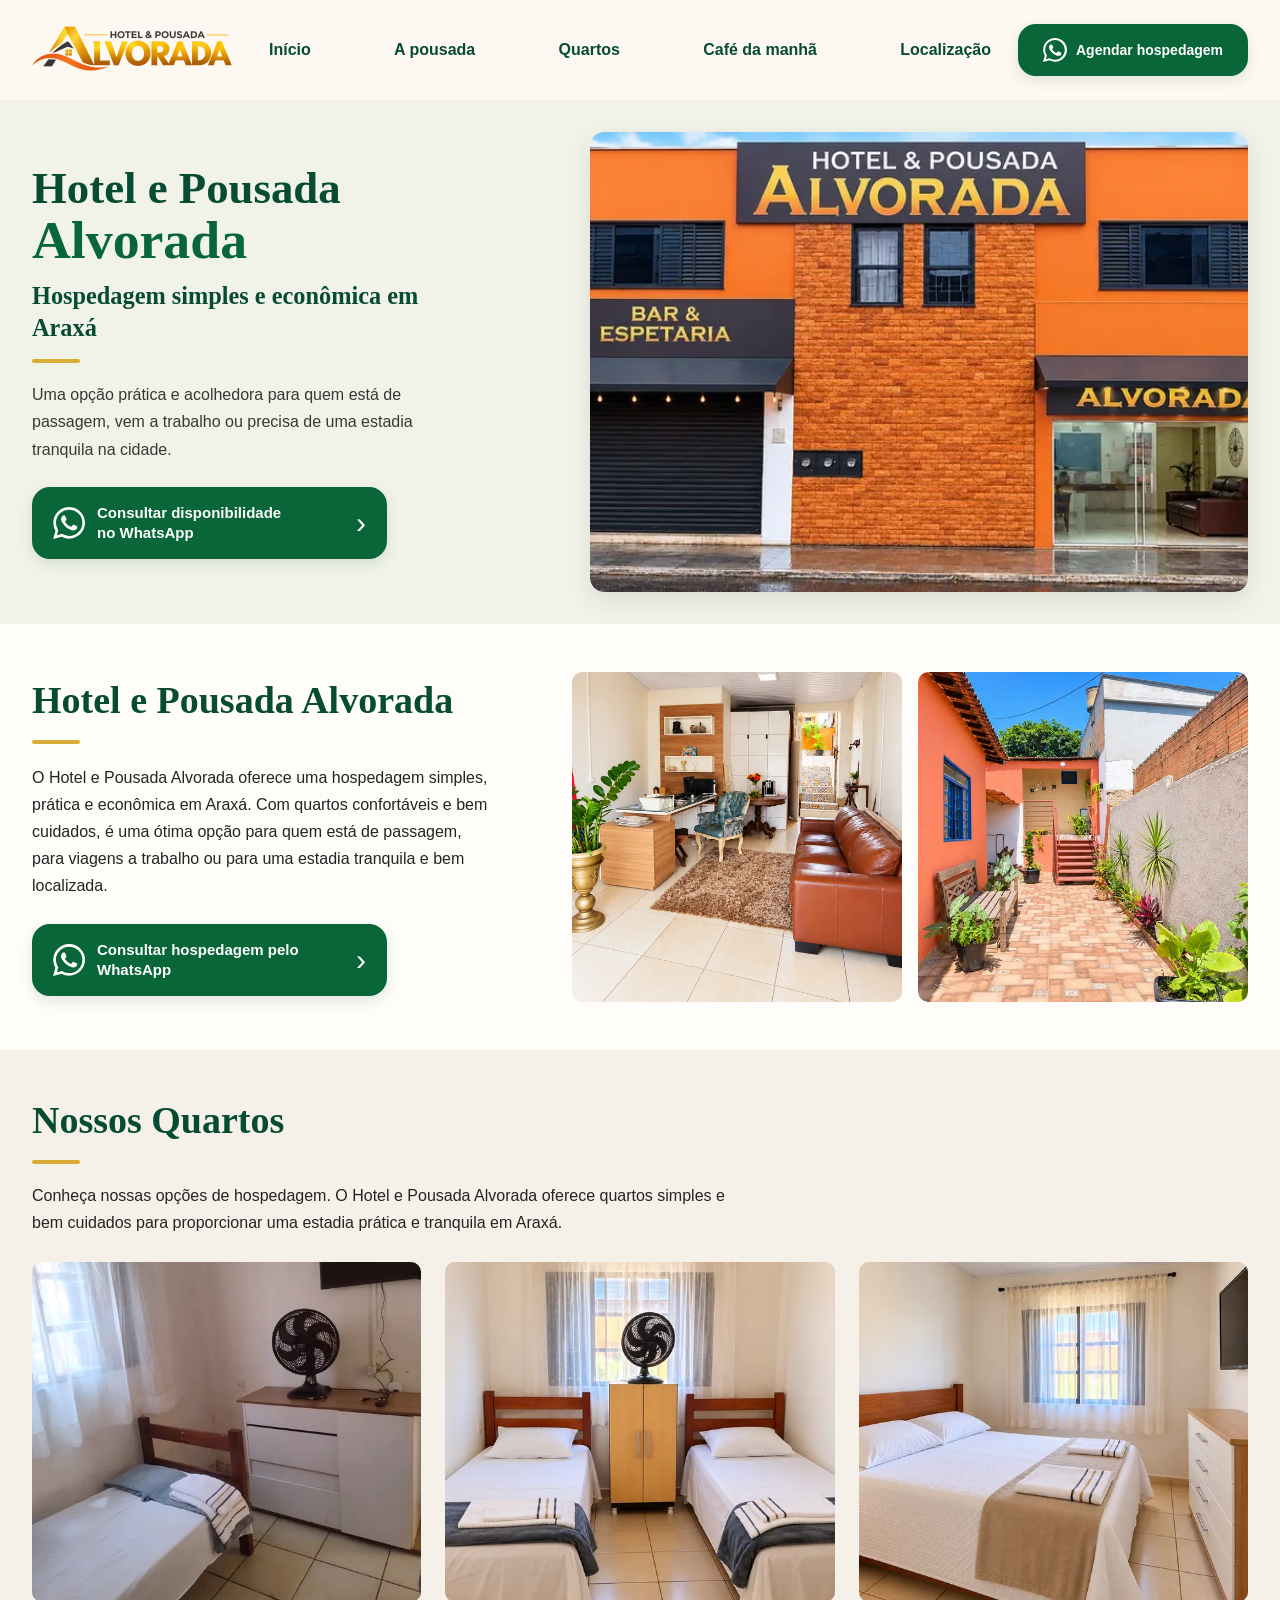
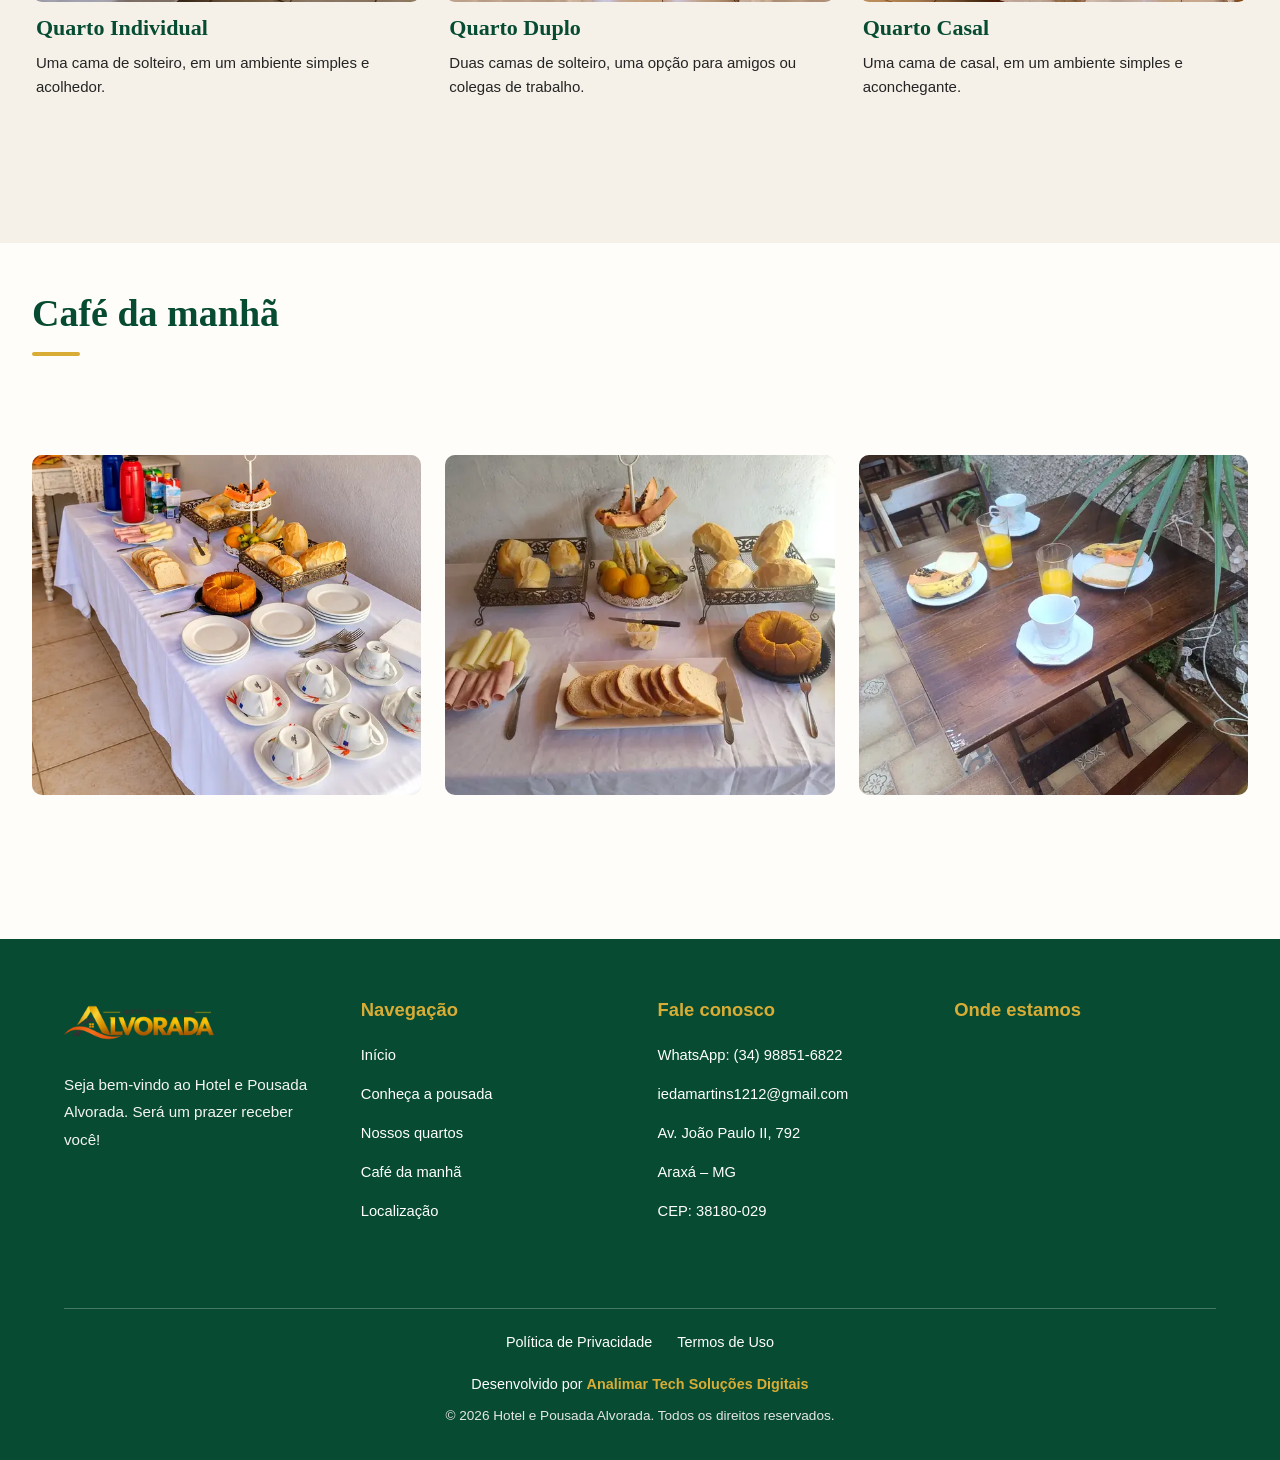
==== commit 8edcb194: "salvando identificacao do gogle analitic" ====
--- a/index.html
+++ b/index.html
@@ -1,8 +1,15 @@
-
 <!DOCTYPE html>
 <html lang="pt-BR">
 
     <head>
+      <!-- Google Analytics 4 -->
+<script async src="https://www.googletagmanager.com/gtag/js?id=G-6BME97LX6H"></script>
+<script>
+    window.dataLayer = window.dataLayer || [];
+    function gtag(){dataLayer.push(arguments);}
+    gtag('js', new Date());
+    gtag('config', 'G-6BME97LX6H');
+</script>  
         <meta charset="UTF-8">
         <meta name="viewport" content="width=device-width, initial-scale=1.0">
 
